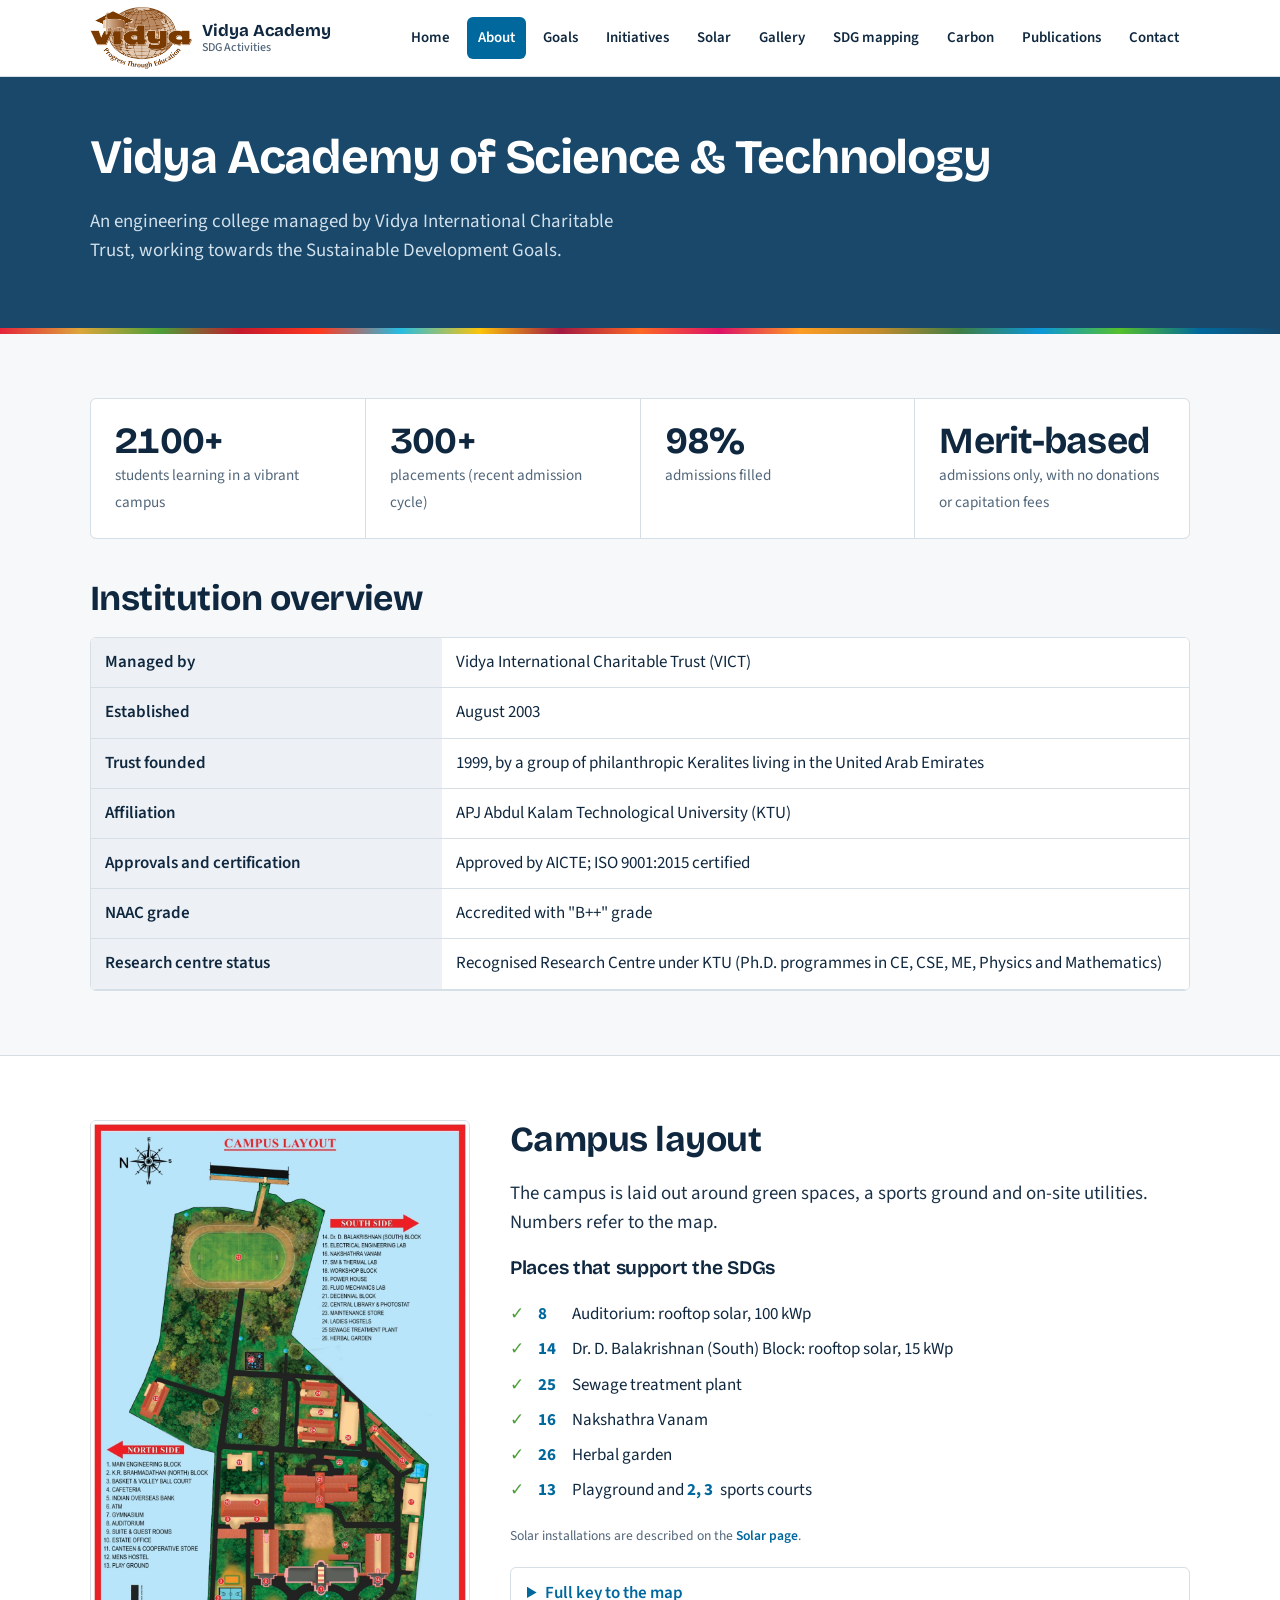
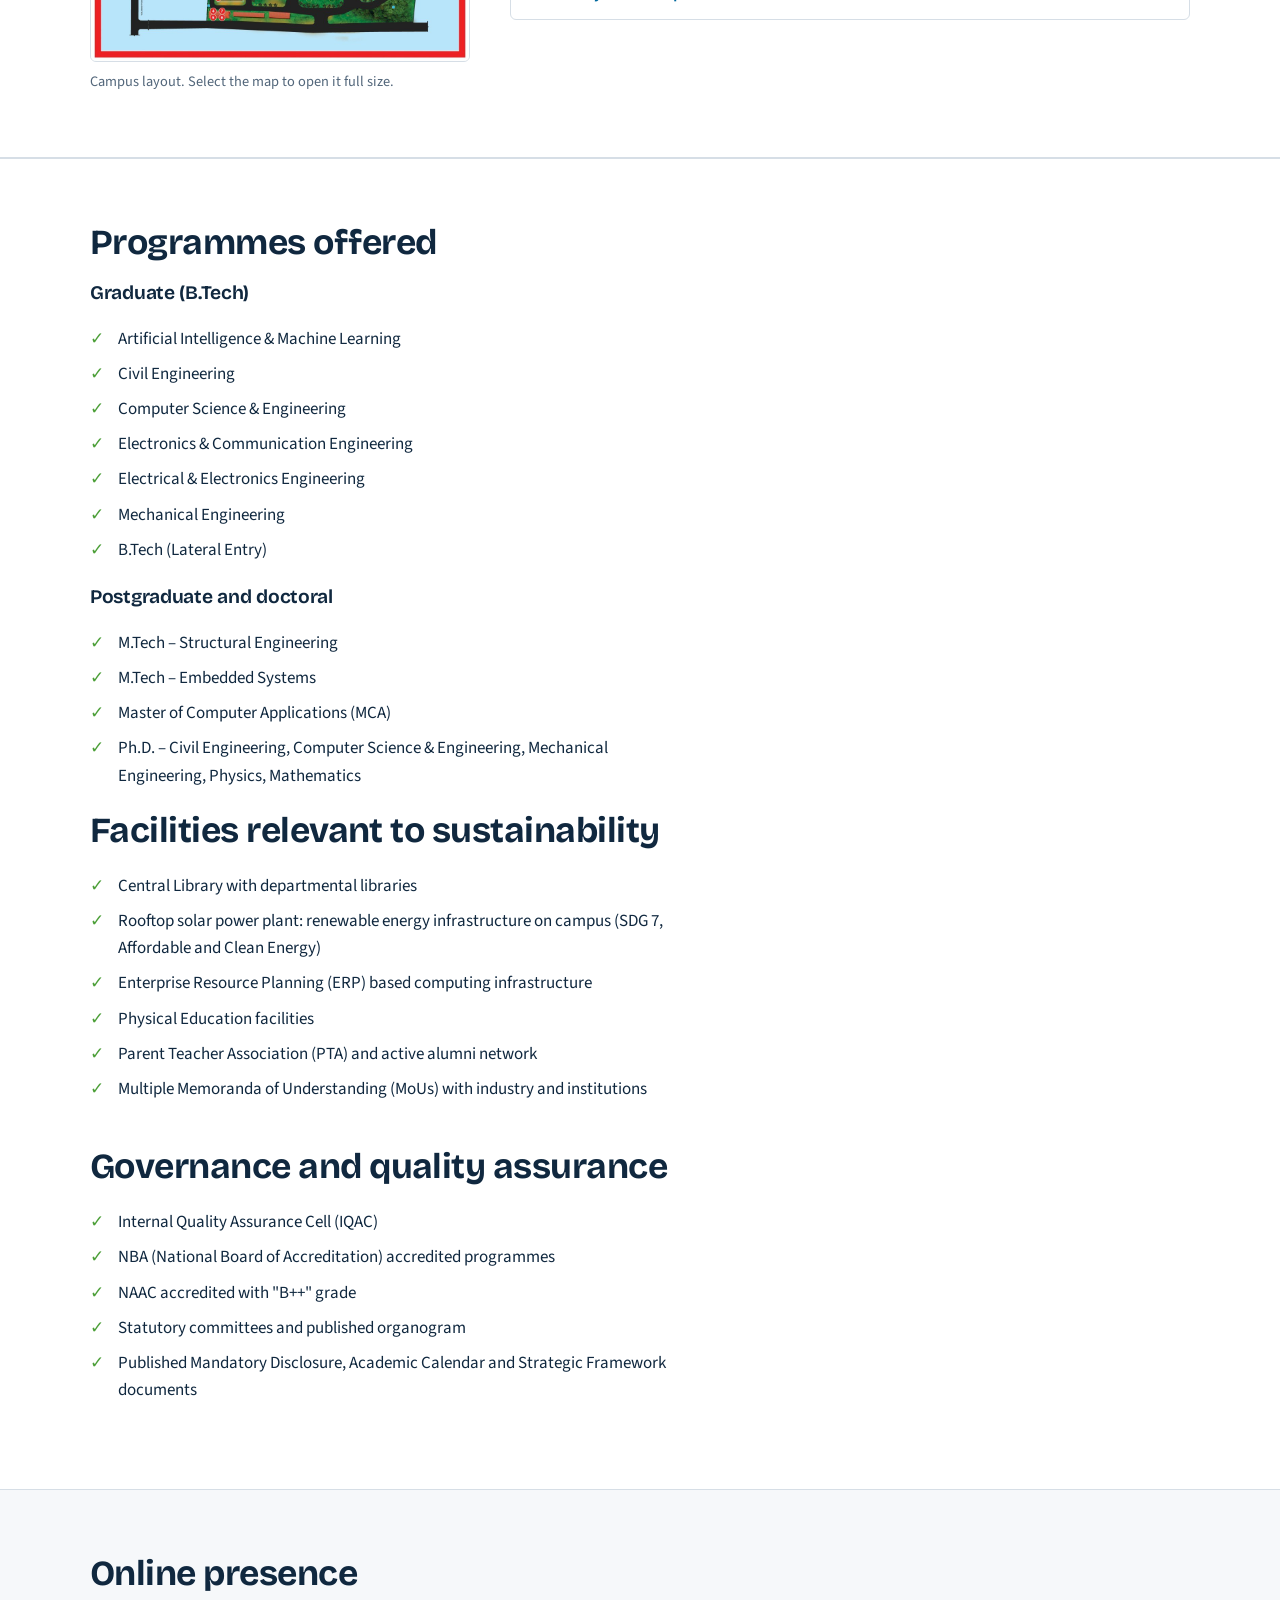
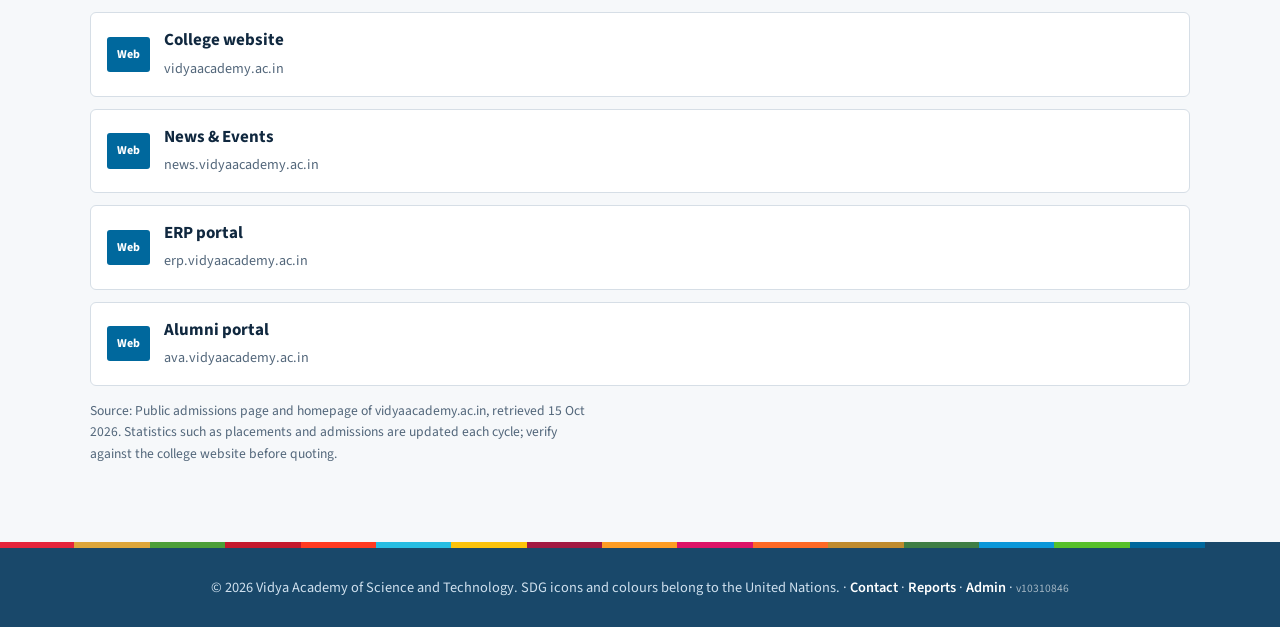
==== about.html @ 35de4b4b "Revert "Add SDG code column to activities-per-goal chart" Co-Authored-By: Claude Sonnet 5.5 <noreply" ====
<!doctype html>
<html lang="en">
<head>
<meta charset="utf-8">
<meta name="viewport" content="width=device-width, initial-scale=1">
<title>About VAST | Vidya Academy of Science and Technology</title>
<link rel="stylesheet" href="style.css?v=10310846">
<link rel="stylesheet" href="polish.css?v=10310846">
</head>
<body data-page="about">
<header class="site-header" id="header"></header>
<main>
  <section class="page-hero">
    <div class="container">
      <h1>Vidya Academy of Science &amp; Technology</h1>
      <p class="lead">An engineering college managed by Vidya International Charitable Trust, working towards the Sustainable Development Goals.</p>
    </div>
    <div class="rainbow" aria-hidden="true"></div>
  </section>
  <p id="error" class="container error" hidden>Could not load data. Open the site through a web server (see README).</p>
  <section class="container section">
    <div class="stats" id="stats"></div>
    <h2 class="gap-top">Institution overview</h2>
    <div class="table-wrap"><table id="overview" class="kv"></table></div>
  </section>
  <section class="alt"><div class="container section campus-layout">
    <figure class="layout-fig">
      <a href="images/campus-layout.jpg" target="_blank" rel="noopener"><img src="images/campus-layout.jpg" alt="Campus layout of Vidya Academy of Science and Technology with 26 numbered locations, from the main entrance and engineering blocks to the sports ground, sewage treatment plant and herbal garden" loading="lazy" width="1120" height="1600"></a>
      <figcaption>Campus layout. Select the map to open it full size.</figcaption>
    </figure>
    <div>
      <h2>Campus layout</h2>
      <p class="lead">The campus is laid out around green spaces, a sports ground and on-site utilities. Numbers refer to the map.</p>
      <h3>Places that support the SDGs</h3>
      <ul class="ticks">
        <li><b>8</b> Auditorium: rooftop solar, 100 kWp</li>
        <li><b>14</b> Dr. D. Balakrishnan (South) Block: rooftop solar, 15 kWp</li>
        <li><b>25</b> Sewage treatment plant</li>
        <li><b>16</b> Nakshathra Vanam</li>
        <li><b>26</b> Herbal garden</li>
        <li><b>13</b> Playground and <b>2, 3</b> sports courts</li>
      </ul>
      <p class="muted small">Solar installations are described on the <a href="solar.html">Solar page</a>.</p>
      <details class="map-key"><summary>Full key to the map</summary>
        <div class="key-cols">
          <ol start="1">
            <li>Main Engineering Block</li><li>K.R. Brahmadathan (North) Block</li><li>Basket and volley ball court</li><li>Cafeteria</li><li>Indian Overseas Bank</li><li>ATM</li><li>Gymnasium</li><li>Auditorium</li><li>Suite and guest rooms</li><li>Estate office</li><li>Canteen and cooperative store</li><li>Men's hostel</li><li>Playground</li>
          </ol>
          <ol start="14">
            <li>Dr. D. Balakrishnan (South) Block</li><li>Electrical engineering lab</li><li>Nakshathra Vanam</li><li>SM and thermal lab</li><li>Workshop block</li><li>Power house</li><li>Fluid mechanics lab</li><li>Decennial block</li><li>Central library and photostat</li><li>Maintenance store</li><li>Ladies' hostels</li><li>Sewage treatment plant</li><li>Herbal garden</li>
          </ol>
        </div>
      </details>
    </div>
  </div></section>
  <section class="alt"><div class="container section two-col">
    <div><h2>Programmes offered</h2><h3>Graduate (B.Tech)</h3><ul class="ticks" id="ug"></ul><h3>Postgraduate and doctoral</h3><ul class="ticks" id="pg"></ul></div>
    <div><h2>Facilities relevant to sustainability</h2><ul class="ticks" id="fac"></ul><h2 class="gap-top">Governance and quality assurance</h2><ul class="ticks" id="gov"></ul></div>
  </div></section>
  <section class="container section">
    <h2>Online presence</h2>
    <div class="reports" id="links"></div>
    <p class="muted small" id="source"></p>
  </section>
</main>
<footer id="footer"></footer>
<script type="module" src="pages.js"></script>
</body>
</html>
---- style.css ----
:root{--brand:#00689D;--bg:#fff;--alt:#f4f6f9;--text:#1f2937;--muted:#6b7280;--card:#fff;--border:#e5e7eb}
@media (prefers-color-scheme:dark){:root{--bg:#0f172a;--alt:#111c33;--text:#e5e7eb;--muted:#9ca3af;--card:#16223d;--border:#243456;--brand:#6cc0ee}}
*{box-sizing:border-box}
html{scroll-behavior:smooth;scroll-padding-top:70px}
body{margin:0;font-family:system-ui,-apple-system,"Segoe UI",Roboto,sans-serif;background:var(--bg);color:var(--text);line-height:1.6}
.container{width:min(1100px,100% - 32px);margin-inline:auto}
.section{padding:56px 0}
.alt{background:var(--alt)}
h1,h2,h3{line-height:1.2;margin:0 0 .5em}
h2{font-size:1.8rem}
.sub{margin-top:32px;font-size:1.1rem}
.muted,.meta{color:var(--muted)}
.meta{font-size:.9rem;margin:.2em 0 .6em}
a{color:inherit}
.error{background:#fee2e2;color:#991b1b;padding:12px 16px;border-radius:8px;margin-top:16px}
.empty{color:var(--muted)}

.site-header{position:sticky;top:0;z-index:10;background:var(--bg);border-bottom:1px solid var(--border)}
.nav{display:flex;align-items:center;justify-content:space-between;height:76px}
.brand{display:flex;align-items:center;gap:10px;font-weight:700;text-decoration:none;line-height:1.1}
.brand small{display:block;font-weight:500;color:var(--muted);font-size:.75rem}
.logo{display:grid;place-items:center;width:36px;height:36px;border-radius:8px;background:#00689D;color:#fff}
nav{display:flex;gap:22px}
nav a{text-decoration:none;font-weight:500}
nav a:hover{color:var(--brand)}
.menu-btn{display:none;background:none;border:0;font-size:1.5rem;color:inherit;cursor:pointer}

.btn{display:inline-block;padding:12px 24px;border-radius:8px;background:#fff;color:#19486A;font-weight:600;text-decoration:none}
.hero{background:linear-gradient(90deg,rgba(25,72,106,.84) 0%,rgba(25,72,106,.5) 50%,rgba(25,72,106,.08) 100%),url(images/campus-front.jpg) center 62%/cover #19486A;color:#fff;padding:90px 0 0;position:relative}
.hero .container{padding-bottom:80px}
.hero h1{font-size:clamp(2rem,5vw,3.4rem);max-width:800px}
.eyebrow{text-transform:uppercase;letter-spacing:.1em;font-size:.85rem;opacity:.8;margin:0 0 12px}
.lead{max-width:600px;font-size:1.1rem;opacity:.95}
.rainbow{height:10px;background:linear-gradient(90deg,#E5243B,#DDA63A,#4C9F38,#C5192D,#FF3A21,#26BDE2,#FCC30B,#A21942,#FD6925,#DD1367,#FD9D24,#BF8B2E,#3F7E44,#0A97D9,#56C02B,#00689D,#19486A)}

.stats{display:grid;grid-template-columns:repeat(4,1fr);gap:16px}
.stats div{background:var(--card);border:1px solid var(--border);border-radius:12px;padding:20px;text-align:center}
.stats strong{display:block;font-size:2rem;color:var(--brand)}
.stats span{color:var(--muted);font-size:.9rem}

.bars{display:grid;gap:6px}
.bar-row{display:grid;grid-template-columns:30px minmax(150px,260px) 1fr 28px;gap:10px;align-items:center;text-decoration:none;font-size:.85rem;padding:2px 0}
.bar-track{height:14px;background:var(--alt);border-radius:7px;overflow:hidden}
.bar-fill{display:block;height:100%;border-radius:7px;min-width:2px}
.bar-val{text-align:right;font-weight:600}
.bar-row:hover .bar-label{text-decoration:underline}

.goals{display:grid;grid-template-columns:repeat(auto-fill,minmax(170px,1fr));gap:14px;margin-top:20px}
.goal{display:flex;flex-direction:column;justify-content:space-between;min-height:170px;padding:14px;border-radius:6px;background:var(--c);color:#fff;text-decoration:none;transition:transform .15s}
.goal:hover{transform:translateY(-4px)}
.goal .num{font-size:2.4rem;font-weight:800;line-height:1}
.goal .name{font-weight:700;font-size:.9rem;text-transform:uppercase;letter-spacing:.02em;line-height:1.2}
.goal .count{font-size:.8rem;opacity:.9}
.goal[style*="#FCC30B"],.goal[style*="#DDA63A"],.goal[style*="#FD9D24"],.goal[style*="#56C02B"],.goal[style*="#26BDE2"]{color:#1a1a1a}

.activities{display:grid;grid-template-columns:repeat(auto-fill,minmax(300px,1fr));gap:22px}
.activity{background:var(--card);border:1px solid var(--border);border-radius:12px;overflow:hidden;display:flex;flex-direction:column}
.activity img,.ph{width:100%;height:180px;object-fit:cover;display:block}
.ph{background:var(--c);display:grid;place-items:center;color:rgba(255,255,255,.85);font-size:5rem;font-weight:800}
.activity .body{padding:18px;display:flex;flex-direction:column;flex:1}
.activity h3{font-size:1.1rem}
.activity p{margin:.2em 0}
.link{margin-top:auto;padding:10px 0 0;background:none;border:0;color:var(--brand);font:inherit;font-weight:600;cursor:pointer;text-align:left}
.chips{display:flex;flex-wrap:wrap;gap:6px;margin-bottom:8px}
.chip{background:var(--c);color:#fff;font-size:.75rem;font-weight:700;padding:2px 9px;border-radius:99px;text-decoration:none}
.chip[style*="#FCC30B"],.chip[style*="#DDA63A"],.chip[style*="#FD9D24"],.chip[style*="#56C02B"],.chip[style*="#26BDE2"]{color:#1a1a1a}

.reports{display:grid;gap:12px}
.report{display:flex;gap:14px;align-items:center;background:var(--card);border:1px solid var(--border);border-radius:10px;padding:14px 16px;text-decoration:none}
.report:hover{border-color:var(--brand)}
.pdf{background:#E5243B;color:#fff;font-weight:700;font-size:.75rem;padding:8px 10px;border-radius:6px}
.report small{color:var(--muted)}

.goal-hero{background:var(--c);color:#fff;padding:40px 0}
.goal-hero .lead{margin:8px 0 0}
.goal-title{display:flex;align-items:center;gap:20px;margin-top:20px}
.goal-title h1{margin:0;font-size:clamp(1.8rem,4vw,2.8rem);text-transform:uppercase}
.big-num{font-size:clamp(3.5rem,9vw,6rem);font-weight:800;line-height:1}
.back,.pager a{color:inherit;text-decoration:none;font-weight:600;opacity:.9}
.back:hover,.pager a:hover{text-decoration:underline}
.pager{display:flex;justify-content:space-between;margin-top:28px}

dialog{border:0;border-radius:14px;padding:0;width:min(640px,92vw);max-height:90vh;background:var(--card);color:var(--text)}
dialog::backdrop{background:rgba(0,0,0,.55)}
#modal-body{padding:28px}
.full{width:100%;border-radius:8px;margin:8px 0}
.close{position:absolute;top:10px;right:14px;font-size:1.8rem;background:none;border:0;color:inherit;cursor:pointer}

footer{padding:24px 0;text-align:center;color:var(--muted);border-top:1px solid var(--border);font-size:.9rem}

@media (max-width:760px){
  .menu-btn{display:block}
  nav{display:none;position:absolute;top:76px;left:0;right:0;flex-direction:column;gap:0;background:var(--bg);border-bottom:1px solid var(--border);padding:8px 16px 16px}
  nav.open{display:flex}
  nav a{padding:10px 0}
  .stats{grid-template-columns:repeat(2,1fr)}
}

.logo-img{height:62px;width:auto}
.goal{position:relative;overflow:hidden}
.goal .icon{position:absolute;inset:0;width:100%;height:100%;object-fit:cover}
.goal-icon{width:clamp(90px,14vw,140px);height:auto;border-radius:6px}

/* admin */
.panel{background:var(--card);border:1px solid var(--border);border-radius:12px;padding:22px;margin:16px 0;display:grid;gap:14px}
.panel.narrow{max-width:420px;margin-inline:auto}
.panel[hidden],[hidden]{display:none!important}
form label{display:grid;gap:6px;font-weight:500}
.row{display:grid;grid-template-columns:1fr 1fr;gap:14px}
.toolbar{display:flex;justify-content:space-between;align-items:center;gap:12px}
.tabs{display:flex;gap:8px;border-bottom:1px solid var(--border);margin-bottom:16px}
.tab{background:none;border:0;border-bottom:3px solid transparent;padding:10px 16px;font:inherit;font-weight:600;color:var(--muted);cursor:pointer}
.tab.active{color:var(--brand);border-color:var(--brand)}
.btn-primary,.btn-outline,.btn-danger{font:inherit;font-weight:600;padding:9px 18px;border-radius:8px;cursor:pointer;border:1px solid transparent}
.btn-primary{background:#00689D;color:#fff}
.btn-outline{background:none;border-color:var(--border);color:inherit}
.btn-danger{background:none;border-color:#E5243B;color:#E5243B}
button:disabled{opacity:.6;cursor:wait}
.row-actions,.item-actions{display:flex;gap:10px;flex-wrap:wrap}
.list{display:grid;gap:10px}
.item{display:flex;justify-content:space-between;align-items:center;gap:12px;flex-wrap:wrap;background:var(--card);border:1px solid var(--border);border-radius:10px;padding:12px 16px}
.item small{color:var(--muted)}
fieldset{border:1px solid var(--border);border-radius:8px}
.picks{display:flex;flex-wrap:wrap;gap:8px}
.pick{position:relative;display:block!important}
.pick input{position:absolute;opacity:0}
.pick span{display:grid;place-items:center;width:38px;height:38px;border-radius:6px;background:var(--c);color:#fff;font-weight:700;opacity:.35;cursor:pointer;border:3px solid transparent}
.pick input:checked+span{opacity:1;border-color:var(--text)}
.pick input:focus-visible+span{outline:2px solid var(--brand)}
#current-image img{max-width:200px;border-radius:8px;display:block;margin-bottom:6px}
.check{display:flex!important;grid-template-columns:none;align-items:center;gap:8px}
.status{margin:0;color:var(--brand)}
#user-box{display:flex;align-items:center;gap:12px}
@media (max-width:760px){.row{grid-template-columns:1fr}#user-email{display:none}}

/* nav + layout additions */
nav a.current{color:var(--brand);border-bottom:2px solid var(--brand)}
.gap-top{margin-top:32px}
.small{font-size:.85rem}
.more{font-weight:600;color:var(--brand);text-decoration:none}
.page-hero{background:#19486A;color:#fff;padding:60px 0 0;position:relative}
.page-hero .container{padding-bottom:50px}
.page-hero h1{font-size:clamp(1.9rem,4.5vw,3rem)}
.stats.five{grid-template-columns:repeat(5,1fr)}
.stats.five strong{font-size:1.5rem}
.table-wrap{overflow-x:auto}
table{width:100%;border-collapse:collapse;background:var(--card)}
th,td{padding:10px 12px;border-bottom:1px solid var(--border);text-align:left;vertical-align:top}
thead th{background:var(--alt);font-size:.85rem}
tbody th small,.basis-card h3 small{display:block;font-weight:400;color:var(--muted)}
tr.total th,tr.total td{font-weight:700;background:var(--alt)}
.callout{margin-top:24px;padding:16px 18px;border-left:5px solid #FCC30B;background:var(--alt);border-radius:6px}
.ticks{padding-left:0;list-style:none}
.ticks li{padding:4px 0 4px 28px;position:relative}
.ticks li::before{content:"✓";position:absolute;left:0;color:#4C9F38;font-weight:800}

.init-grid{display:grid;grid-template-columns:repeat(auto-fill,minmax(240px,1fr));gap:18px;margin-top:20px}
.init-card{display:flex;flex-direction:column;gap:6px;padding:20px;border-radius:12px;background:var(--card);border:1px solid var(--border);border-top:6px solid var(--c);text-decoration:none;transition:transform .15s}
.init-card:hover{transform:translateY(-4px)}
.init-card h3{margin:0;font-size:1.1rem}
.init-card p{margin:0;color:var(--muted);font-size:.9rem;flex:1}
.init-icon{font-size:2rem}
.init-theme{font-size:.75rem;text-transform:uppercase;letter-spacing:.06em;color:var(--muted)}
.init-cap{font-size:1.5rem;color:var(--brand)}
.init-card .chips{margin:6px 0 0}
.init-card .chip{pointer-events:none}

.dark-text{color:#1a1a1a}
.dark-text .back{color:#1a1a1a}
.detail .facts{display:grid;grid-template-columns:repeat(auto-fit,minmax(200px,1fr));gap:16px;margin-bottom:32px}
.fact{background:var(--card);border:1px solid var(--border);border-radius:12px;padding:18px}
.fact span{display:block;color:var(--muted);font-size:.85rem}
.fact strong{font-size:1.6rem;color:var(--brand)}
.fact small{display:block;color:var(--muted)}
.photo{margin:0}
.photo img{width:100%;border-radius:12px;display:block}
.photo.empty{min-height:220px;border-radius:12px;background:var(--alt);display:grid;place-items:center;color:var(--muted);text-align:center}
.photo.empty::before{content:"Photo coming soon"}
.photo.empty figcaption{display:none}
.photo figcaption{color:var(--muted);font-size:.85rem;margin-top:6px}
.goal-links{display:grid;grid-template-columns:1fr 1fr;gap:24px}
.chips.big .chip{font-size:.9rem;padding:4px 14px}

.legend{display:flex;align-items:center;gap:8px;flex-wrap:wrap;color:var(--muted);font-size:.9rem}
.dot{display:inline-block;width:16px;height:16px;border-radius:50%;vertical-align:middle;background:var(--c,#666)}
.dot.secondary{background:transparent;border:3px solid var(--c,#666);width:16px;height:16px}
.matrix td{text-align:center;padding:8px 2px}
.matrix thead th{background:var(--c,var(--alt));text-align:center;padding:8px 2px;min-width:30px}
.matrix thead th:first-child{background:var(--alt);text-align:left;padding:10px 12px}
.matrix thead th a{color:#fff;text-decoration:none;font-weight:700}
.matrix thead th[style*="#FCC30B"] a,.matrix thead th[style*="#DDA63A"] a,.matrix thead th[style*="#FD9D24"] a,.matrix thead th[style*="#56C02B"] a,.matrix thead th[style*="#26BDE2"] a{color:#1a1a1a}
.basis{display:grid;grid-template-columns:repeat(auto-fit,minmax(300px,1fr));gap:18px}
.basis-card{background:var(--card);border:1px solid var(--border);border-left:6px solid var(--c);border-radius:10px;padding:18px}
.basis-card h3{font-size:1.05rem}
.basis-card h3 a{text-decoration:none}
.basis-card p{margin:.4em 0}

.co2-chart{display:grid;gap:12px}
.co2-row{display:grid;grid-template-columns:200px 1fr 140px;gap:12px;align-items:center}
.co2-track{position:relative;height:22px;background:var(--alt);border-radius:11px}
.co2-range{position:absolute;top:0;bottom:0;border-radius:11px}
.co2-val{font-weight:600;font-size:.9rem}
.co2-axis{display:flex;justify-content:space-between;margin:0 140px 0 212px;color:var(--muted);font-size:.8rem}

.narrow-col{max-width:760px}
.checks{list-style:none;padding:0;display:grid;gap:10px}
.checks label{display:flex;gap:12px;align-items:flex-start;background:var(--card);border:1px solid var(--border);border-radius:10px;padding:12px 14px;cursor:pointer}
.checks input{margin-top:5px;width:18px;height:18px}
.checks input:checked+span{text-decoration:line-through;color:var(--muted)}
.goal-initiatives h2,#goal-initiatives{margin-bottom:24px}

@media (max-width:900px){.stats.five{grid-template-columns:repeat(2,1fr)}.co2-row{grid-template-columns:1fr;gap:4px}.co2-axis{margin:0}.goal-links{grid-template-columns:1fr}}

/* solar page */
.solar-hero{background:linear-gradient(135deg,#19486A,#b8860b)}
.period{display:flex;align-items:center;gap:8px;font-weight:500}
.period select{font:inherit;padding:8px 10px;border:1px solid var(--border);border-radius:8px;background:var(--card);color:inherit}
.plant-grid{display:grid;grid-template-columns:repeat(auto-fit,minmax(260px,1fr));gap:18px}
.plant{background:var(--card);border:1px solid var(--border);border-top:6px solid var(--c);border-radius:12px;padding:20px}
.plant h3 small{color:var(--muted);font-weight:500}
.plant-total{font-size:2rem;color:var(--text)}
.plant-total small{font-size:1rem;color:var(--muted)}
.plant .bar{height:8px;background:var(--alt);border-radius:4px;overflow:hidden;margin:8px 0 12px}
.plant .bar span{display:block;height:100%;background:var(--c)}
.plant ul{list-style:none;padding:0;margin:0;display:grid;gap:6px;font-size:.9rem}
.plant li{display:flex;justify-content:space-between;gap:10px}
.plant li span{color:var(--muted)}
.chart-card{background:var(--card);border:1px solid var(--border);border-radius:12px;padding:16px}
.chart-card .legend{display:flex;flex-wrap:wrap;gap:16px;margin-bottom:8px;color:var(--text);font-size:.9rem}
.chart-card .legend i{display:inline-block;width:12px;height:12px;border-radius:3px;margin-right:6px;vertical-align:-1px}
.chart{width:100%;height:auto;display:block}
.chart .grid-line{stroke:var(--border);stroke-width:1}
.chart .tick{fill:var(--muted);font-size:11px}
.share-row{display:flex;margin:8px 0 0 48px;margin-right:8px}
.share-row span{flex:1;text-align:center;display:grid;font-size:.8rem}
.share-row small{color:var(--muted);font-size:.7rem}
.link-btn{display:inline-block;text-decoration:none}
@media (max-width:600px){.share-row small{display:none}.share-row span{font-size:.65rem}}

.stats.kpis{grid-template-columns:repeat(auto-fit,minmax(170px,1fr))}
.stats.kpis strong{font-size:1.6rem}
#data-table{min-width:640px}
.table-wrap{max-height:520px;overflow:auto}
.table-wrap thead th{position:sticky;top:0}

.compare-cards{display:grid;grid-template-columns:repeat(auto-fit,minmax(220px,1fr));gap:16px;margin:16px 0}
.compare-cards div{background:var(--card);border:1px solid var(--border);border-left:6px solid var(--border);border-radius:12px;padding:18px}
.compare-cards .good{border-left-color:#4C9F38}
.compare-cards .bad{border-left-color:#E5243B}
.compare-cards strong{display:block;font-size:1.6rem;color:var(--brand)}
.compare-cards span{color:var(--muted);font-size:.9rem}
td.good{color:#2f7a1f;font-weight:700}
td.bad{color:#C5192D;font-weight:700}
@media (prefers-color-scheme:dark){td.good{color:#7ed957}td.bad{color:#ff7b8a}}
.table-wrap.short{max-height:none}
#compare-table th small{font-weight:400;color:var(--muted)}
#impact .stats{grid-template-columns:repeat(auto-fit,minmax(170px,1fr))}

/* gallery */
.filters{display:flex;flex-wrap:wrap;gap:8px;margin-bottom:20px}
.filter{font:inherit;padding:8px 16px;border-radius:99px;border:1px solid var(--border);background:var(--card);color:inherit;cursor:pointer}
.filter.active{background:#00689D;color:#fff;border-color:#00689D}
.photos{display:grid;grid-template-columns:repeat(auto-fill,minmax(260px,1fr));gap:16px}
.photo-tile{margin:0}
.photo-tile button{display:block;width:100%;padding:0;border:0;background:none;cursor:zoom-in;border-radius:10px;overflow:hidden}
.photo-tile img{width:100%;aspect-ratio:4/3;object-fit:cover;display:block;transition:transform .2s}
.photo-tile button:hover img{transform:scale(1.04)}
.photo-tile figcaption{font-size:.9rem;color:var(--muted);margin-top:6px}
.lightbox{width:min(1000px,96vw);max-height:94vh;background:#111;color:#fff;border-radius:12px;padding:16px}
.lightbox figure{margin:0;text-align:center}
.lightbox img{max-width:100%;max-height:78vh;border-radius:6px}
.lightbox .close{color:#fff}
.lb-nav{position:absolute;top:50%;transform:translateY(-50%);background:rgba(255,255,255,.15);border:0;color:#fff;font-size:2rem;width:44px;height:64px;cursor:pointer;border-radius:8px}
#lb-prev{left:8px}#lb-next{right:8px}

/* ===== solar dashboard (design inspired by the Vidya Solar Energy Dashboard) ===== */
body[data-page=solar]{--g:#16834b;--gd:#0c3828;--y:#f5b82e;--line:#e0e9e2;--bg:#f3f7f4;--card:#fff;--alt:#eaf3ed;--sh:0 12px 34px rgba(19,62,43,.07);background:radial-gradient(ellipse at 8% 5%,#e2f3e8 0,transparent 32%),var(--bg);--brand:#16834b;--border:#e0e9e2}
@media (prefers-color-scheme:dark){body[data-page=solar]{--bg:#0b1711;--card:#14261d;--alt:#183024;--line:#24392e;--border:#24392e;--g:#4fd08a;--brand:#4fd08a;--sh:0 12px 34px rgba(0,0,0,.35);background:var(--bg)}}
body[data-page=solar] .solar-hero{background:linear-gradient(115deg,#0c3828,#12643d 64%,#1b7a48);color:#fff;padding:54px 0;position:relative;overflow:hidden}
body[data-page=solar] .solar-hero::after{content:"";position:absolute;width:380px;height:380px;border:1px solid #ffffff18;border-radius:50%;right:-100px;top:-120px;box-shadow:0 0 0 28px #ffffff08,0 0 0 58px #ffffff06;pointer-events:none}
.hero-row{display:flex;align-items:center;justify-content:space-between;gap:24px;position:relative;z-index:1}
.hero-tag{display:inline-flex;gap:8px;align-items:center;background:#ffffff1d;border:1px solid #ffffff38;border-radius:30px;padding:8px 14px;font-size:.7rem;font-weight:800;letter-spacing:1.3px;color:#ffe08a}
.solar-hero h1{font-size:clamp(2rem,4.6vw,3.2rem);line-height:1.08;letter-spacing:-1.2px;margin:18px 0 12px}
.solar-hero h1 em{font-style:normal;color:#ffd05a}
.solar-hero p{max-width:520px;color:#e1eee6;margin:0}
.hero-pills{display:flex;gap:9px;flex-wrap:wrap;margin-top:22px}
.hero-pills span{border-radius:10px;background:#ffffff19;border:1px solid #ffffff2c;padding:9px 12px;font-size:.78rem;font-weight:700}
.hero-orb{flex:none;width:130px;height:130px;border-radius:50%;background:linear-gradient(145deg,#ffdd77,#f5ae25);color:#15452d;display:flex;flex-direction:column;align-items:center;justify-content:center;font-weight:800;box-shadow:0 0 0 14px #ffdd7722,0 0 0 30px #ffdd7710}
.hero-orb span{font-size:2.6rem;line-height:1}.hero-orb small{font-size:.65rem;letter-spacing:1.5px;text-align:center}
@media (max-width:700px){.hero-orb{display:none}}

.solar-tabs{position:sticky;top:76px;z-index:8;background:color-mix(in srgb,var(--card) 92%,transparent);backdrop-filter:blur(14px);border-bottom:1px solid var(--line);box-shadow:0 4px 18px #123d2b0d}
.tabs-row{display:flex;gap:8px;padding:8px 0;overflow-x:auto}
.solar-tabs button{display:flex;align-items:center;gap:8px;white-space:nowrap;border:0;background:none;color:var(--muted);font:600 .85rem inherit;font-family:inherit;padding:10px 18px;border-radius:12px;cursor:pointer}
.solar-tabs button i{font-style:normal}
.solar-tabs button.on{background:#147b47;color:#fff;box-shadow:0 5px 12px #147b4725}
.solar-main{padding-top:24px;padding-bottom:36px}
.solar-main[data-empty] section{display:none}

.period-panel{display:grid;gap:12px;background:var(--card);border:1px solid var(--line);border-radius:20px;padding:18px;box-shadow:var(--sh);margin-bottom:24px}
.period-label{display:flex;gap:12px;align-items:center}
.period-sun{display:grid;place-items:center;width:38px;height:38px;border-radius:50%;background:var(--y);color:#17462e;font-size:1.3rem}
.period-label small{display:block;color:var(--muted)}
.period-controls{display:flex;flex-wrap:wrap;gap:14px}
.period-controls label{display:grid;gap:4px;font-size:.8rem;font-weight:600;color:var(--muted)}
.period-controls select,.bar-tools input{font:inherit;padding:11px 12px;min-width:170px;border:1.5px solid var(--line);border-radius:12px;background:var(--card);color:var(--text)}
.period-controls select:focus,.bar-tools input:focus{outline:2px solid var(--g);border-color:var(--g)}
.period-status{display:flex;align-items:center;gap:8px;font-size:.85rem;color:var(--muted)}
.live-dot{width:8px;height:8px;background:#4cc57a;border-radius:50%;box-shadow:0 0 0 4px #4cc57a30}

.section-heading{margin:34px 0 14px}
.section-heading h2{margin:2px 0 4px;color:var(--text);font-size:1.6rem}
.section-heading p{margin:0;color:var(--muted)}
.eyebrow{display:block;color:#278653;font-size:.68rem;font-weight:850;letter-spacing:1.7px}
.eyebrow.light{color:#b5e7c7}
.big-total{text-align:center;background:var(--card);border-radius:22px;padding:22px 12px;box-shadow:var(--sh);border-top:5px solid var(--y);color:var(--muted);font-size:.75rem;letter-spacing:.8px;margin-bottom:16px}
.big-total b{display:block;font-size:clamp(2.2rem,8vw,3.6rem);color:var(--g);letter-spacing:0;line-height:1.1;margin:6px 0 2px}
.big-total small{font-size:.85rem;letter-spacing:0}

.grid{display:grid;grid-template-columns:repeat(auto-fit,minmax(210px,1fr));gap:14px}
body[data-page=solar] .card{background:var(--card);border-radius:18px;padding:16px;box-shadow:var(--sh);border:1px solid var(--line)}
body[data-page=solar] .card h4{margin:0 0 6px;color:var(--muted);font-size:.72rem;font-weight:700;text-transform:uppercase;letter-spacing:.5px}
body[data-page=solar] .card .v{font-size:1.5rem;font-weight:800}
body[data-page=solar] .card small{display:block;margin-top:4px;color:var(--muted);font-size:.8rem}
.card.accent{border-top:5px solid var(--g)}
.faint{font-weight:500;opacity:.8;text-transform:none;letter-spacing:0}

body[data-page=solar] .plant{border-radius:20px;box-shadow:var(--sh);border:1px solid var(--line);border-top:6px solid var(--c)}
.plant-sub{margin:0 0 6px;color:var(--muted);font-size:.8rem}
.dot-sm{display:inline-block;width:10px;height:10px;border-radius:50%;margin-right:8px}
body[data-page=solar] .chart-card{border-radius:20px;box-shadow:var(--sh);border:1px solid var(--line)}
.card-title{margin:0 0 8px;font-size:1rem}
.chip-tabs{display:flex;flex-wrap:wrap;gap:6px;margin-bottom:12px}
.chip-tabs button{font:inherit;font-weight:600;padding:8px 14px;border-radius:99px;border:1px solid var(--line);background:var(--card);color:var(--text);cursor:pointer}
.chip-tabs button.on{background:#147b47;border-color:#147b47;color:#fff}
.bar-tools{display:flex;gap:10px;flex-wrap:wrap;margin-bottom:12px}
body[data-page=solar] .table-wrap{border-radius:16px;border:1px solid var(--line);background:var(--card)}
body[data-page=solar] thead th{background:var(--alt)}

.impact-hero{display:flex;justify-content:space-between;align-items:center;gap:20px;flex-wrap:wrap;background:linear-gradient(115deg,#0c3828,#12643d);color:#fff;border-radius:24px;padding:28px;margin-bottom:16px}
.impact-hero h3{font-size:1.6rem;margin:6px 0}
.impact-hero p{margin:0;max-width:520px;color:#d4e9dc}
.impact-number{text-align:right}
.impact-number strong{display:block;font-size:2.4rem;color:#ffd05a}
.impact-number span{font-size:.8rem;color:#d4e9dc}
.impact-card .ico{font-size:1.6rem}
.impact-card.wide{grid-column:1/-1;background:linear-gradient(135deg,var(--card),var(--alt));border-color:#b8dfc8}
.carbon-pair{display:grid;grid-template-columns:repeat(auto-fit,minmax(220px,1fr));gap:18px}
.sdg-grid{display:grid;grid-template-columns:repeat(auto-fit,minmax(300px,1fr));gap:14px}
.sdg-item{display:flex;gap:14px;align-items:flex-start;background:var(--card);border:1px solid var(--line);border-radius:16px;padding:14px}
.sdg-item h4{margin:0 0 4px}.sdg-item p{margin:0;color:var(--muted);font-size:.9rem}
.sdg-item .chip{flex:none}
.callout{margin-top:26px}
@media (max-width:600px){.solar-tabs{top:76px}.period-controls select{min-width:0;width:100%}.period-controls label{flex:1;min-width:140px}}

table.kv th{width:32%;background:var(--alt);font-weight:600}
.hero .eyebrow,.page-hero .eyebrow{color:#cfe8ff}
body[data-page=solar] .hero-tag{color:#ffe08a}

.bar-badge{position:relative;display:grid;place-items:center;width:30px;height:30px;border-radius:5px;background:var(--c);color:#fff;font-size:.8rem;overflow:hidden}
.bar-badge img{position:absolute;inset:0;width:100%;height:100%;object-fit:cover}
.bar-badge img+b{visibility:hidden}
.bar-label{line-height:1.2}
.bar-none{position:absolute;left:10px;top:50%;transform:translateY(-50%);font-size:.72rem;color:var(--muted);white-space:nowrap}
.bar-track{position:relative}
.bar-row.zero .bar-badge{opacity:.45}
.bar-row.zero .bar-label{color:var(--muted)}
.bar-row.zero .bar-track{background:repeating-linear-gradient(45deg,var(--alt),var(--alt) 6px,transparent 6px,transparent 12px);border:1px dashed var(--border)}
.bar-gap{margin:14px 0 0;padding:12px 14px;border-left:5px solid #FCC30B;background:var(--alt);border-radius:6px;font-size:.9rem}
.bar-gap a{color:var(--brand)}
@media (max-width:600px){.bar-row{grid-template-columns:30px 1fr 28px}.bar-row .bar-track{grid-column:2/4;grid-row:2}.bar-label{grid-column:2}.bar-val{grid-column:3;grid-row:1}.bar-none{font-size:.68rem}}

/* aerial campus photo behind the solar hero; falls back to the plain gradient while the file is missing */
body[data-page=solar] .solar-hero{background:linear-gradient(90deg,rgba(5,38,25,.93) 0%,rgba(6,47,30,.78) 45%,rgba(6,47,30,.25) 100%),url(images/campus-aerial.jpg) center 55%/cover,linear-gradient(115deg,#0c3828,#12643d 64%,#1b7a48)}

/* navigation pills */
nav{gap:6px}
nav a{padding:9px 16px;border-radius:999px;font-size:.92rem;font-weight:600;color:var(--text);border:1px solid transparent;transition:background .18s,color .18s,box-shadow .18s,transform .18s}
nav a:hover{background:var(--alt);color:var(--brand);border-color:var(--border);transform:translateY(-1px)}
nav a:focus-visible{outline:3px solid #26BDE2;outline-offset:2px}
nav a.current,nav a.current:hover{background:linear-gradient(135deg,#00689D,#0A97D9);color:#fff;border-color:transparent;border-bottom:1px solid transparent;box-shadow:0 6px 14px rgba(0,104,157,.28);transform:none}
body[data-page=solar] nav a.current,body[data-page=solar] nav a.current:hover{background:linear-gradient(135deg,#0f6b3e,#16834b);box-shadow:0 6px 14px rgba(22,131,75,.3)}
@media (prefers-color-scheme:dark){nav a.current,nav a.current:hover{color:#0f172a;background:linear-gradient(135deg,#6cc0ee,#93d3f5)}body[data-page=solar] nav a.current,body[data-page=solar] nav a.current:hover{color:#06210f;background:linear-gradient(135deg,#4fd08a,#7be3a8)}}
@media (max-width:860px){nav a{padding:12px 16px;width:100%;border-radius:12px}nav a:hover{transform:none}}

.ver{opacity:.6;font-size:.8em}

/* no underlines on links inside tables and card titles */
table a,th a,td a,.basis-card h3 a{text-decoration:none}
table a:hover,th a:hover{color:var(--brand)}

/* links in text: no underline, distinguished by colour and weight */
main p a,main li a,main small a,.callout a,footer a,.bar-gap a{text-decoration:none;color:var(--brand);font-weight:600}
main p a:hover,main li a:hover,.callout a:hover,footer a:hover,.bar-gap a:hover{filter:brightness(.8)}
.note-grid{margin:0 0 18px}

.hero h1,.hero .lead,.hero .eyebrow{text-shadow:0 2px 12px rgba(0,20,40,.55)}

/* contact page */
.contact-grid{display:grid;grid-template-columns:repeat(auto-fit,minmax(300px,1fr));gap:20px;margin-top:16px}
.contact-card{background:var(--card);border:1px solid var(--border);border-top:6px solid #00689D;border-radius:16px;padding:24px;box-shadow:0 8px 24px rgba(0,0,0,.06)}
.contact-card h3{margin:12px 0 4px;font-size:1.3rem}
.contact-card .role{margin:0 0 16px;color:var(--muted);line-height:1.5}
.avatar{display:grid;place-items:center;width:56px;height:56px;border-radius:50%;background:linear-gradient(135deg,#00689D,#0A97D9);color:#fff;font-weight:800;font-size:1.1rem}
.mail-btn{display:inline-block;padding:10px 18px;border-radius:999px;background:#00689D;color:#fff!important;font-weight:600;text-decoration:none;word-break:break-all}
.mail-btn:hover{filter:brightness(1.1)}
@media (max-width:1180px){nav a{padding:9px 11px;font-size:.88rem}}

/* nine links: tighter pills, and the menu collapses earlier */
#menu a{padding:9px 11px;font-size:.88rem}
@media (max-width:1180px){
  .menu-btn{display:block}
  nav#menu{display:none;position:absolute;top:76px;left:0;right:0;flex-direction:column;align-items:stretch;gap:0;background:var(--bg);border-bottom:1px solid var(--border);padding:8px 16px 16px}
  nav#menu.open{display:flex}
  nav#menu a{width:100%;padding:12px 16px;border-radius:12px;font-size:.95rem}
}

.locations{margin:0}
.locations img{width:100%;height:auto;display:block;border-radius:20px;box-shadow:0 12px 34px rgba(19,62,43,.15);border:1px solid var(--line)}
.locations figcaption{margin-top:8px;color:var(--muted);font-size:.85rem}

.loc-legend{list-style:none;padding:0;margin:14px 0 0;display:grid;grid-template-columns:repeat(auto-fit,minmax(230px,1fr));gap:12px}
.loc-legend li{display:flex;align-items:center;gap:12px;background:var(--card);border:1px solid var(--line);border-left:6px solid var(--c);border-radius:12px;padding:12px 14px}
.loc-legend .n{display:grid;place-items:center;flex:none;width:34px;height:34px;border-radius:50%;background:var(--c);color:#fff;font-weight:800}
.loc-legend strong{display:block}
.loc-legend small{color:var(--muted)}

/* publications */
.pubs{display:grid;gap:20px}
.pub{display:grid;grid-template-columns:150px 1fr;gap:22px;background:var(--card);border:1px solid var(--border);border-left:6px solid #00689D;border-radius:16px;padding:20px;box-shadow:0 8px 24px rgba(0,0,0,.05)}
.pub-cover{width:150px;border-radius:8px;box-shadow:0 6px 16px rgba(0,0,0,.2);align-self:start;aspect-ratio:3/4;object-fit:cover}
.pub-cover.ph{display:grid;place-items:center;background:linear-gradient(135deg,#19486A,#00689D);font-size:3rem}
.pub-type{display:inline-block;font-size:.72rem;font-weight:800;letter-spacing:.08em;text-transform:uppercase;color:#00689D}
.pub h3{margin:4px 0 6px;font-size:1.25rem}
.pub p{margin:4px 0}
.pub-authors{color:var(--text)}
.pub-cite{color:var(--muted)}
.pub-abs{color:var(--muted);font-size:.92rem}
.pub .chips{margin:10px 0}
.pub-link{margin-top:6px}
@media (max-width:640px){.pub{grid-template-columns:1fr}.pub-cover{width:110px}}

.pub-abs summary{cursor:pointer;color:var(--brand);font-weight:600;margin:8px 0}
.pub-abs p{color:var(--muted);font-size:.92rem;line-height:1.6}
.pub-cite.small{font-size:.8rem}

/* events strip */
.events-strip{display:grid;gap:20px}
.event{display:grid;grid-template-columns:170px 1fr;gap:26px;align-items:start;background:linear-gradient(135deg,#19486A,#00689D);color:#fff;border-radius:20px;padding:24px;box-shadow:0 14px 34px rgba(0,60,100,.22);position:relative;overflow:hidden}
.event::after{content:"";position:absolute;right:-60px;top:-60px;width:220px;height:220px;border-radius:50%;background:rgba(255,255,255,.06)}
.event-img{width:170px;border-radius:10px;box-shadow:0 10px 24px rgba(0,0,0,.35);position:relative;z-index:1}
.event-body{position:relative;z-index:1}
.event-tag{display:inline-block;background:#FCC30B;color:#1a1a1a;font-weight:800;font-size:.72rem;letter-spacing:.06em;text-transform:uppercase;padding:4px 12px;border-radius:99px}
.event h3{color:#fff;font-size:1.4rem;margin:10px 0 6px}
.event p{margin:6px 0;color:#e3eef7}
.event .event-venue{font-weight:600;color:#fff}
.event-stats{list-style:none;padding:0;margin:14px 0;display:flex;flex-wrap:wrap;gap:12px}
.event-stats li{background:rgba(255,255,255,.14);border:1px solid rgba(255,255,255,.25);border-radius:12px;padding:8px 16px;text-align:center;min-width:96px}
.event-stats strong{display:block;font-size:1.5rem;color:#FCC30B;line-height:1.1}
.event-stats span{font-size:.78rem;color:#e3eef7}
.event-links{display:flex;flex-wrap:wrap;gap:10px;margin-top:6px}
.event .mail-btn{background:#FCC30B;color:#1a1a1a!important}
.event .btn-outline{border:2px solid #fff;color:#fff!important;text-decoration:none;font-weight:600;padding:8px 18px;border-radius:999px;background:none}
@media (max-width:700px){.event{grid-template-columns:1fr}.event-img{width:120px}}
---- polish.css ----
/* =====================================================================
   Polish layer: loaded after style.css.
   Direction: an evidence archive. SDG colours carry meaning; everything
   else is ink, paper and rules. One bold move: the numbered goal strip.
   Radii by role: 3px tags, 6px panels, 14px photographs.
   ===================================================================== */

@font-face{font-family:"Bricolage Grotesque";src:url(fonts/bricolage-grotesque-latin-wght-normal.woff2) format("woff2");font-weight:200 800;font-display:swap}
@font-face{font-family:"Source Sans 3";src:url(fonts/source-sans-3-latin-wght-normal.woff2) format("woff2");font-weight:200 900;font-display:swap}

:root{
  --ink:#10283F; --paper:#F6F8FA; --rule:#D6DEE6;
  --blue:#00689D;   /* SDG 16 */
  --navy:#19486A;   /* SDG 17 */
  --focus:#0A97D9;  /* SDG 14 */
  --bg:var(--paper); --card:#fff; --alt:#EDF1F5;
  --text:var(--ink); --muted:#52667A; --border:var(--rule); --brand:var(--blue);
  --display:"Bricolage Grotesque","Segoe UI",system-ui,sans-serif;
  --body:"Source Sans 3","Segoe UI",system-ui,sans-serif;
  --r1:3px; --r2:6px; --r3:14px;
}
@media (prefers-color-scheme:dark){
  :root{--bg:#0C1722;--card:#13212F;--alt:#16273A;--text:#E7EEF5;--muted:#9DB0C2;--border:#2A3C50;--rule:#2A3C50;--brand:#5DB8E8}
}

/* ---------- base ---------- */
html{scroll-padding-top:90px}
body,body[data-page=solar]{font-family:var(--body);font-size:1.0625rem;line-height:1.6;background:var(--bg);color:var(--text);--brand:var(--blue);--g:var(--blue)}
@media (prefers-color-scheme:dark){body,body[data-page=solar]{--brand:#5DB8E8;--g:#5DB8E8;background:var(--bg)}}
h1,h2,h3,h4{font-family:var(--display);letter-spacing:-.015em;color:var(--text)}
h1{font-size:clamp(2.3rem,5.2vw,4rem);line-height:1.04;font-weight:700;letter-spacing:-.025em}
h2{font-size:clamp(1.6rem,2.8vw,2.2rem);line-height:1.15;font-weight:700;color:var(--text)}
h3{font-size:1.2rem;line-height:1.25;font-weight:650}
.section{padding:64px 0}
.alt{background:var(--card);border-top:1px solid var(--rule);border-bottom:1px solid var(--rule)}
.section p,.section li,.lead{max-width:72ch}
.lead{font-size:1.18rem;line-height:1.55;max-width:60ch}
.muted,.meta{color:var(--muted)}
:focus-visible{outline:3px solid var(--focus);outline-offset:2px}
a{color:inherit}
.gap-top{margin-top:40px}

/* no lift, no zoom: hover only changes colour */
.goal:hover,.init-card:hover,.photo-tile button:hover img,#menu a:hover{transform:none!important}
.goal,.init-card,.photo-tile img{transition:none}
a,button{transition:background-color .15s,color .15s,border-color .15s}

/* ---------- header and menu ---------- */
.site-header{background:var(--card);border-bottom:1px solid var(--rule)}
.brand{font-family:var(--display);font-weight:700;font-size:1.05rem}
.brand small{font-family:var(--body);font-weight:500}
#menu a{font-family:var(--body);font-weight:600;font-size:.93rem;border-radius:var(--r2);border:0;padding:9px 11px;color:var(--text)}
#menu a:hover{background:var(--alt);color:var(--text);border:0}
#menu a.current,#menu a.current:hover,body[data-page=solar] #menu a.current{background:var(--blue);color:#fff;box-shadow:none;border:0}
@media (prefers-color-scheme:dark){#menu a.current,#menu a.current:hover,body[data-page=solar] #menu a.current{background:#5DB8E8;color:#07131D}}
@media (max-width:1180px){nav#menu a{border-radius:var(--r2)}}

/* ---------- buttons and links ---------- */
.mail-btn,.btn-primary,.link-btn{background:var(--blue);color:#fff!important;border:1px solid var(--blue);border-radius:var(--r2);padding:10px 18px;font-weight:600;text-decoration:none;display:inline-block}
.mail-btn:hover,.btn-primary:hover{background:var(--navy);border-color:var(--navy);filter:none}
.btn-outline{border-radius:var(--r2);font-weight:600}
.btn-danger{border-radius:var(--r2)}
.more{font-weight:600;color:var(--brand)}
.bar-gap a,.callout a,.section p a,footer a{color:var(--brand);font-weight:600}

/* ---------- heroes ---------- */
.rainbow{height:6px}
.hero{padding:96px 0 0;background:linear-gradient(90deg,rgba(16,40,63,.86) 0%,rgba(16,40,63,.58) 52%,rgba(16,40,63,.12) 100%),url(images/campus-front.jpg) center 62%/cover #19486A}
.hero .container{padding-bottom:0}
.hero h1{color:#fff;max-width:16ch;text-shadow:0 2px 18px rgba(0,20,40,.45)}
.hero .lead{color:#E3EEF7;text-shadow:0 1px 10px rgba(0,20,40,.5)}
.page-hero{background:var(--navy);padding:56px 0 0}
.page-hero .container{padding-bottom:44px}
.page-hero h1{color:#fff}
.page-hero .lead{color:#DCE9F3}

/* the one bold move: the numbered goal strip (a true 1-17 sequence) */
.sdg-strip{list-style:none;margin:44px 0 0;padding:0;display:grid;grid-template-columns:repeat(17,1fr);max-width:980px}
.sdg-strip li{background:var(--c);animation:strip-in .6s cubic-bezier(.2,.7,.2,1) both;animation-delay:calc(var(--i)*45ms);transform-origin:bottom}
.sdg-strip a{display:grid;place-items:center;height:64px;color:#fff;text-decoration:none;font-family:var(--display);font-weight:700;font-size:1.25rem}
.sdg-strip a:hover{height:64px;filter:brightness(1.1);box-shadow:inset 0 -6px 0 rgba(255,255,255,.85)}
.sdg-strip li[style*="#FCC30B"] a,.sdg-strip li[style*="#DDA63A"] a,.sdg-strip li[style*="#FD9D24"] a,.sdg-strip li[style*="#56C02B"] a,.sdg-strip li[style*="#26BDE2"] a{color:#10283F}
@keyframes strip-in{from{opacity:0;transform:scaleY(.15)}to{opacity:1;transform:none}}
@media (max-width:760px){.sdg-strip{grid-template-columns:repeat(9,1fr)}.sdg-strip a{height:52px;font-size:1.05rem}}

/* ---------- ledger figures (stats, kpis, facts) ---------- */
.stats,.stats.five,.stats.kpis{display:grid;gap:1px;background:var(--rule);border:1px solid var(--rule);border-radius:var(--r2);overflow:hidden;grid-template-columns:repeat(auto-fit,minmax(180px,1fr))}
.stats div{background:var(--card);border:0;border-radius:0;box-shadow:none;text-align:left;padding:22px 24px}
.stats strong,.fact strong,.plant-total,.big-total b,.kpi-grid .v,.init-cap,.event-stats strong,.impact-number strong,.bar-val{font-family:var(--display);font-variant-numeric:tabular-nums;letter-spacing:-.02em}
.stats strong{font-size:2.3rem;font-weight:700;color:var(--text);line-height:1.1}
.stats span{color:var(--muted);font-size:.95rem}

/* ---------- flat panels: one rule, no soft shadows ---------- */
.card,.fact,.contact-card,.pub,.plant,.chart-card,.period-panel,.sdg-item,.basis-card,.loc-legend li,.compare-cards div,.report,.init-card,.panel,body[data-page=solar] .card,body[data-page=solar] .plant,body[data-page=solar] .chart-card,.period-panel{
  background:var(--card);border:1px solid var(--rule);border-radius:var(--r2);box-shadow:none!important}
.init-card{border-left:6px solid var(--c);border-top:1px solid var(--rule)}
.plant{border-top:1px solid var(--rule);border-left:6px solid var(--c)}
.contact-card,.pub{border-top:1px solid var(--rule);border-left:6px solid var(--blue)}
.callout{background:var(--card);border:1px solid var(--rule);border-left:5px solid #FCC30B;border-radius:0 var(--r2) var(--r2) 0}
.table-wrap{border:1px solid var(--rule);border-radius:var(--r2);background:var(--card)}
thead th,body[data-page=solar] thead th{background:var(--alt);font-size:.92rem;font-weight:700;text-transform:none;letter-spacing:0;color:var(--text)}
th,td{padding:11px 14px}
.report{padding:14px 16px}
.pdf{border-radius:var(--r1)}

/* ---------- SDG chips and goal tiles ---------- */
.chip{border-radius:var(--r1);padding:2px 9px;font-weight:700;font-size:.8rem}
.goals{grid-template-columns:repeat(auto-fill,minmax(168px,1fr));gap:14px;margin-top:24px}
.goal{display:flex;flex-direction:column;min-height:0;padding:0;border-radius:var(--r1);overflow:hidden;background:var(--card);border:1px solid var(--rule);border-bottom:5px solid var(--c);color:var(--text)}
.goal .icon{position:static;width:100%;height:auto;aspect-ratio:1;object-fit:cover;display:block}
.goal .num,.goal .name{display:none}
.goal .count{padding:9px 12px;font-size:.92rem;font-weight:600;color:var(--text);opacity:1}
.goal:hover{background:var(--alt)}
/* fallback when an icon file is missing */
.goal:not(:has(.icon)){background:var(--c);color:#fff;min-height:150px;padding:14px;border:0}
.goal:not(:has(.icon)) .num,.goal:not(:has(.icon)) .name{display:block}
.goal:not(:has(.icon)) .count{color:#fff;padding:6px 0 0}

/* ---------- activities as dated records ---------- */
.activities{display:block;border-top:1px solid var(--rule);margin-top:8px}
.record{position:relative;display:grid;grid-template-columns:100px minmax(0,1fr) auto;gap:6px 30px;align-items:start;padding:24px 0 24px 22px;background:none;border:0;border-bottom:1px solid var(--rule);border-radius:0;box-shadow:none!important}
.record::before{content:"";position:absolute;left:0;top:26px;bottom:26px;width:6px;background:var(--c);border-radius:var(--r1)}
.rec-date{grid-column:1;grid-row:1 / span 2;display:block}
.rec-date b{display:block;font-family:var(--display);font-size:1.55rem;font-weight:700;line-height:1.05;letter-spacing:-.02em}
.rec-date span{color:var(--muted);font-size:.92rem}
.rec-main{grid-column:2;grid-row:1 / span 2;min-width:0}
.rec-main h3{margin:0 0 2px;font-size:1.22rem}
.rec-meta{margin:0 0 6px;color:var(--muted);font-size:.95rem}
.rec-desc{margin:0 0 10px;color:var(--text);max-width:70ch;display:-webkit-box;-webkit-line-clamp:3;-webkit-box-orient:vertical;overflow:hidden}
.rec-img{grid-column:3;grid-row:1;width:168px;height:104px;object-fit:cover;border-radius:var(--r1)}
.record .link{grid-column:3;grid-row:2;justify-self:end;align-self:start;background:none;border:1px solid var(--rule);border-radius:var(--r2);padding:8px 14px;color:var(--brand);font:600 .95rem var(--body);cursor:pointer;margin:0}
.record:not(:has(.rec-img)) .link{grid-row:1}
.record .link:hover{background:var(--alt)}
@media (max-width:760px){
  .record{grid-template-columns:1fr;gap:6px;padding-left:18px}
  .rec-date,.rec-main,.rec-img,.record .link{grid-column:1;grid-row:auto}
  .rec-date{display:flex;gap:8px;align-items:baseline}
  .rec-img{width:100%;height:150px}
  .record .link,.record:not(:has(.rec-img)) .link{grid-column:1;grid-row:auto;justify-self:start;margin-top:6px}
}

/* ---------- initiatives ---------- */
.init-grid{gap:14px}
.init-theme{text-transform:none;letter-spacing:0;font-size:.9rem;color:var(--muted)}
.init-cap{font-size:1.7rem;font-weight:700;color:var(--text)}
.detail .facts{gap:14px}
.fact strong{font-size:1.7rem;color:var(--text)}
.goal-hero{background:var(--card);color:var(--text);padding:28px 0 0;border-bottom:8px solid var(--c)}
.goal-hero .container{padding-bottom:28px}
.goal-title{margin-top:16px;gap:28px}
.goal-title h1{text-transform:none;color:var(--text);font-size:clamp(1.8rem,4vw,2.8rem)}
.goal-icon{width:clamp(120px,16vw,176px);border-radius:var(--r1);flex:none}
.big-num{color:var(--c)}
.goal-hero .lead{color:var(--muted);margin-top:16px}
.goal-hero .back,.goal-hero .pager a{color:var(--brand);opacity:1}
.goal-hero .pager{margin-top:20px}
.big-num{font-family:var(--display);font-weight:700;letter-spacing:-.03em}
.back,.pager a{font-weight:600}

/* ---------- events strip ---------- */
.event{background:var(--navy);border-radius:var(--r3);box-shadow:none;padding:28px}
.event::after{display:none}
.event-img{border-radius:var(--r1);box-shadow:none}
.event-tag{text-transform:none;letter-spacing:0;font-size:.9rem;font-weight:700;border-radius:var(--r1);padding:3px 10px}
.event h3{font-family:var(--display);font-size:1.5rem}
.event-stats{gap:1px;background:rgba(255,255,255,.25);border:1px solid rgba(255,255,255,.25);border-radius:var(--r2);overflow:hidden;display:inline-flex;flex-wrap:wrap}
.event-stats li{background:var(--navy);border:0;border-radius:0;text-align:left;padding:10px 18px}
.event .mail-btn{background:#FCC30B;border-color:#FCC30B;color:#10283F!important}
.event .mail-btn:hover{background:#fff;border-color:#fff}
.event .btn-outline{border-radius:var(--r2)}

/* ---------- publications, contact, gallery ---------- */
.pub-type{text-transform:none;letter-spacing:0;font-size:.9rem;font-weight:700;color:var(--brand)}
.pub-cover{border-radius:var(--r1);box-shadow:none;border:1px solid var(--rule)}
.pub-cover.ph{background:var(--alt);border:1px dashed var(--rule)}
.avatar{border-radius:var(--r2);background:var(--blue);font-family:var(--display)}
.filter{border-radius:var(--r2);font-weight:600}
.filter.active{background:var(--blue);border-color:var(--blue)}
.photo-tile button{border-radius:var(--r1)}
.photo-tile img{border-radius:var(--r1)}
.locations img{border-radius:var(--r3);box-shadow:none}
.lightbox{border-radius:var(--r3)}
.chip-tabs button{border-radius:var(--r2)}

/* ---------- carbon and mapping ---------- */
.co2-track,.bar-track{border-radius:var(--r1)}
.co2-range,.bar-fill{border-radius:var(--r1)}
.dot{border-radius:50%}

/* ---------- solar page, aligned with the rest of the site ---------- */
body[data-page=solar] .solar-hero{background:var(--navy);padding:64px 0;color:#fff}
body[data-page=solar] .solar-hero::after{display:none}
body[data-page=solar] .solar-hero h1{color:#fff}
body[data-page=solar] .solar-hero .lead{color:#DCE9F3}
body[data-page=solar] .solar-tabs{background:var(--card);box-shadow:none;border-bottom:1px solid var(--rule);backdrop-filter:none}
body[data-page=solar] .solar-tabs button{border-radius:var(--r2);font-family:var(--body);font-weight:600;font-size:.95rem;padding:10px 16px}
body[data-page=solar] .solar-tabs button.on{background:var(--blue);color:#fff;box-shadow:none}
@media (prefers-color-scheme:dark){body[data-page=solar] .solar-tabs button.on{background:#5DB8E8;color:#07131D}}
.period-sun,.hero-orb,.hero-tag,.hero-pills,.live-dot{display:none}
.period-panel{padding:20px}
.section-heading{margin:44px 0 16px}
.section-heading h2{font-size:clamp(1.5rem,2.4vw,1.9rem);margin:0 0 4px}
.section-heading p{margin:0;color:var(--muted);max-width:68ch}
.big-total{text-align:left;border:1px solid var(--rule);border-top:5px solid #FCC30B;border-radius:var(--r2);box-shadow:none!important;padding:24px 26px;font-size:.95rem;letter-spacing:0;color:var(--muted);text-transform:none}
.big-total b{font-size:clamp(2.2rem,6vw,3.4rem);color:var(--text);font-weight:700;margin:6px 0 2px}
.card.accent{border-top:1px solid var(--rule);border-left:6px solid #FCC30B}
body[data-page=solar] .card h4{text-transform:none;letter-spacing:0;font-size:.95rem;font-weight:600;color:var(--muted)}
body[data-page=solar] .card .v{font-family:var(--display);font-size:1.6rem;font-weight:700;letter-spacing:-.02em}
.plant h3{font-family:var(--display)}
.plant-total{font-size:2.1rem;color:var(--text)}
.plant .bar span{background:var(--c)}
.impact-hero{background:var(--navy);border-radius:var(--r3);color:#fff}
.impact-hero h3{font-family:var(--display);color:#fff}
.impact-number strong{color:#FCC30B}
.impact-card.wide{background:var(--card);border-color:var(--rule)}
td.good{color:#2d6b21}td.bad{color:#B3122C}
@media (prefers-color-scheme:dark){td.good{color:#7ed957}td.bad{color:#ff7b8a}}
.compare-cards div{border-left-width:6px}

/* ---------- footer: SDG ribbon on top, navy ground ---------- */
footer{background:var(--navy);color:#CFE0EE;border:0;border-top:6px solid transparent;border-image:linear-gradient(90deg,#E5243B 0 5.88%,#DDA63A 0 11.76%,#4C9F38 0 17.64%,#C5192D 0 23.52%,#FF3A21 0 29.4%,#26BDE2 0 35.28%,#FCC30B 0 41.16%,#A21942 0 47.04%,#FD9D24 0 52.92%,#DD1367 0 58.8%,#FD6925 0 64.68%,#BF8B2E 0 70.56%,#3F7E44 0 76.44%,#0A97D9 0 82.32%,#56C02B 0 88.2%,#00689D 0 94.08%,#19486A 0) 1;padding:28px 0}
footer a,footer .ver{color:#fff}
footer .ver{opacity:.6}

/* ---------- motion and print ---------- */
@media (prefers-reduced-motion:reduce){*,*::before,*::after{animation:none!important;transition:none!important;scroll-behavior:auto!important}}

/* ---------- campus layout (about) ---------- */
.campus-layout{display:grid;grid-template-columns:minmax(0,380px) minmax(0,1fr);gap:40px;align-items:start}
.layout-fig{margin:0}
.layout-fig img{width:100%;height:auto;display:block;border:1px solid var(--rule);border-radius:var(--r2)}
.layout-fig figcaption{margin-top:8px;color:var(--muted);font-size:.9rem}
.campus-layout .ticks b{display:inline-block;min-width:1.8em;color:var(--brand)}
.map-key{margin-top:20px;border:1px solid var(--rule);border-radius:var(--r2);background:var(--card);padding:12px 16px}
.map-key summary{cursor:pointer;font-weight:600;color:var(--brand)}
.key-cols{display:grid;grid-template-columns:repeat(auto-fit,minmax(220px,1fr));gap:0 28px;margin-top:10px}
.key-cols ol{margin:0;padding-left:2em}
.key-cols li{padding:2px 0}
@media (max-width:820px){.campus-layout{grid-template-columns:1fr;gap:24px}.layout-fig{max-width:420px}}
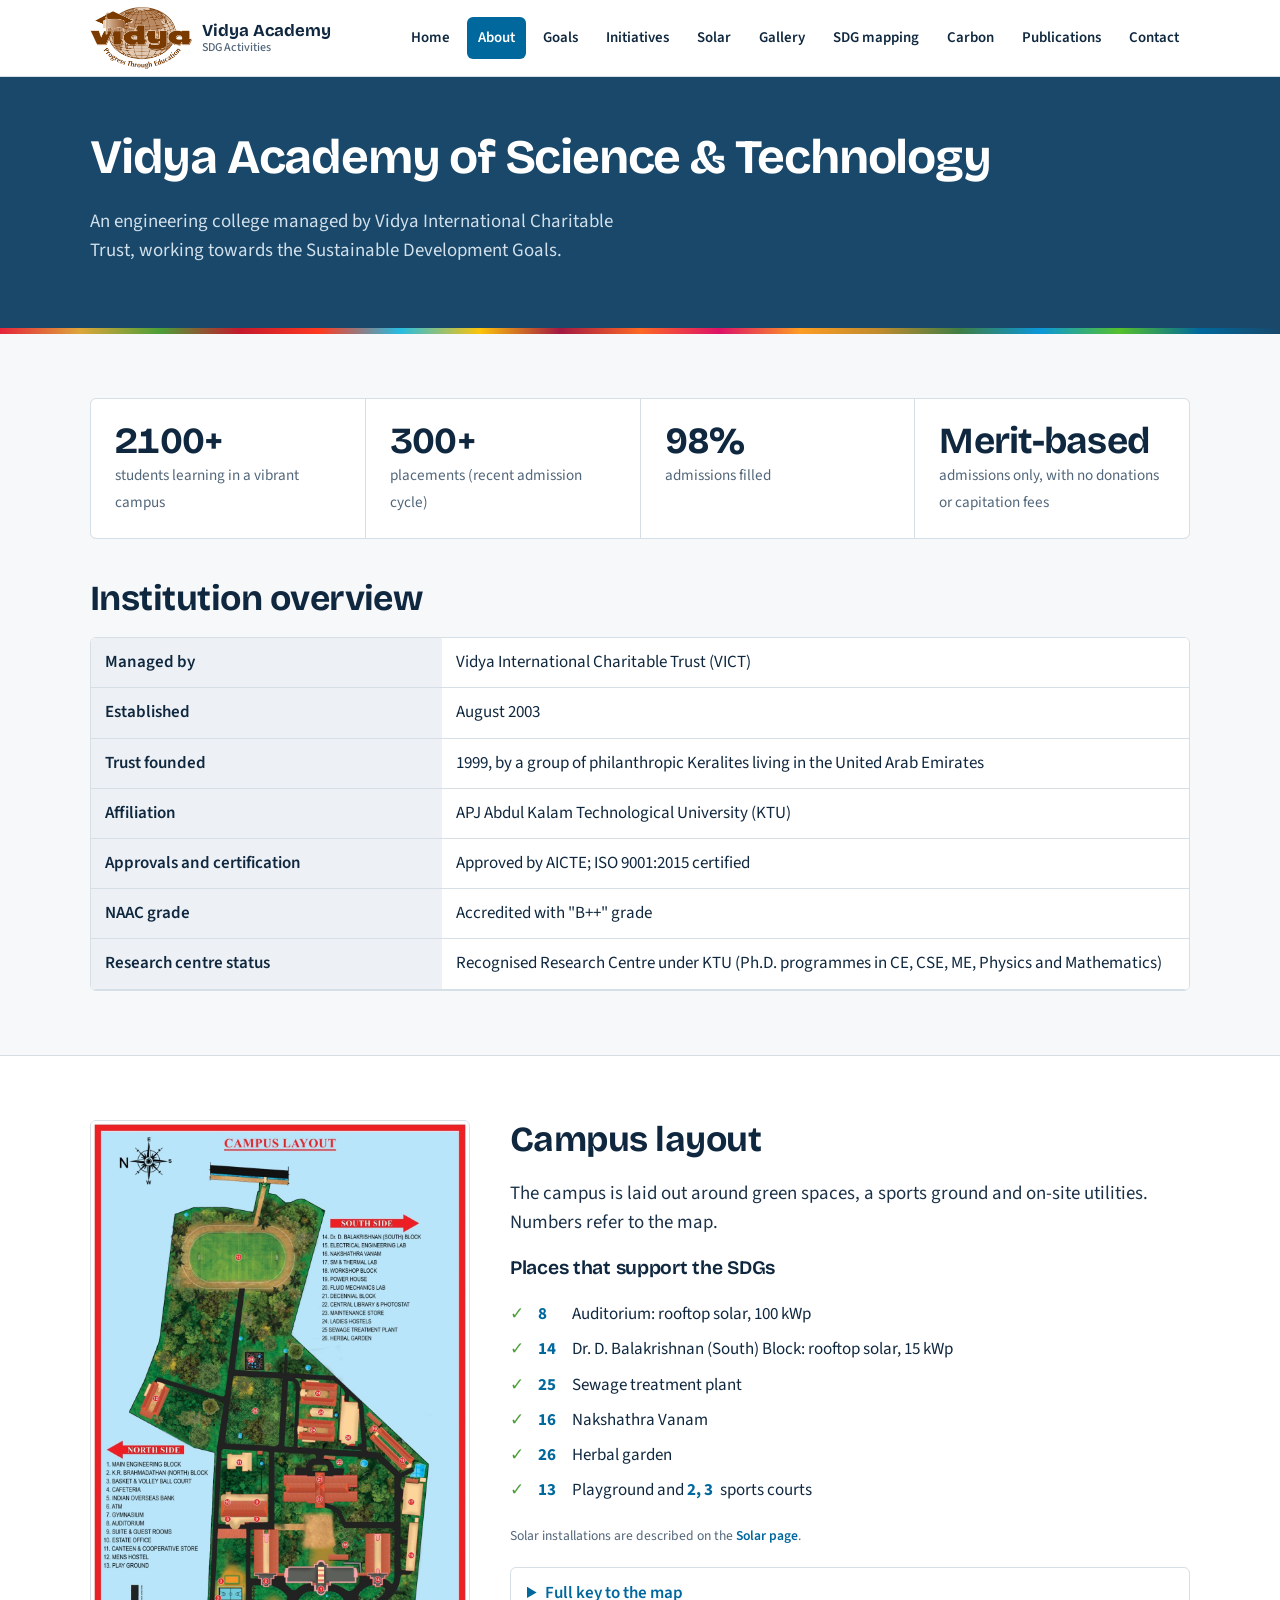
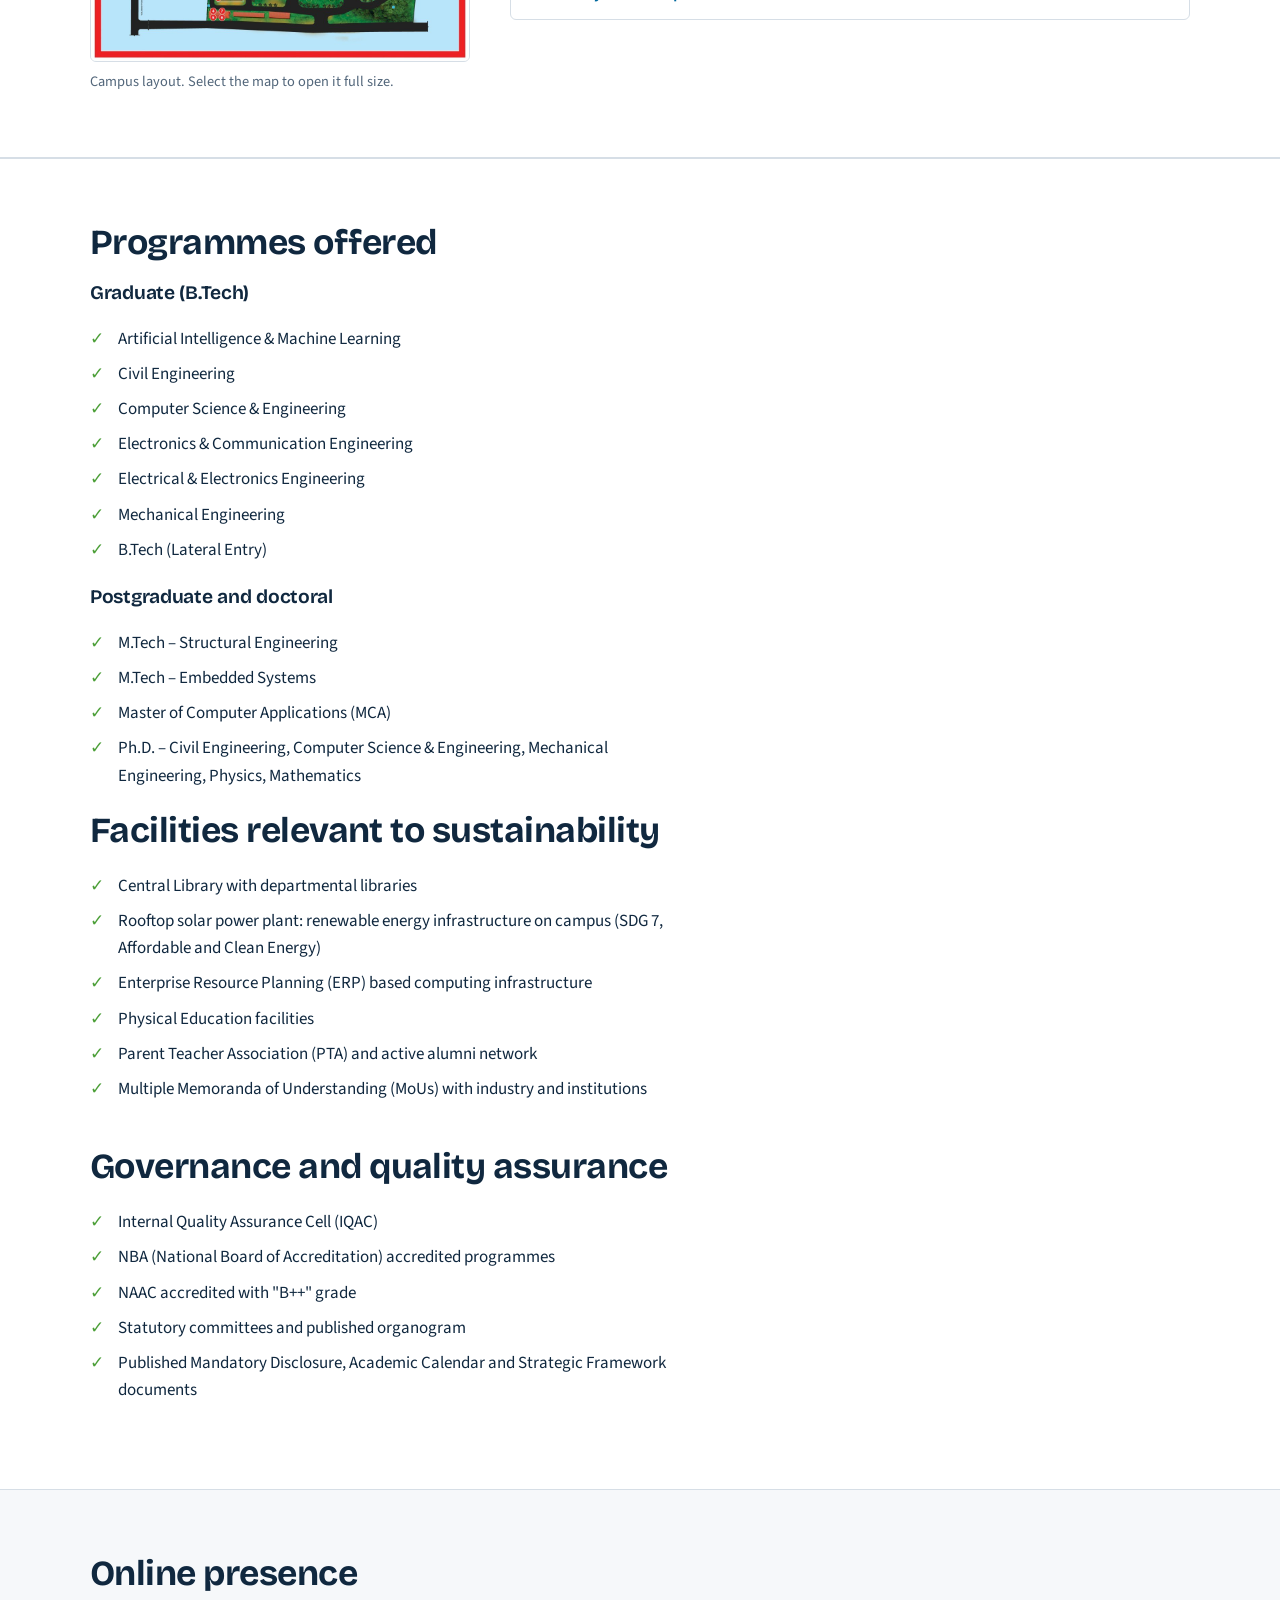
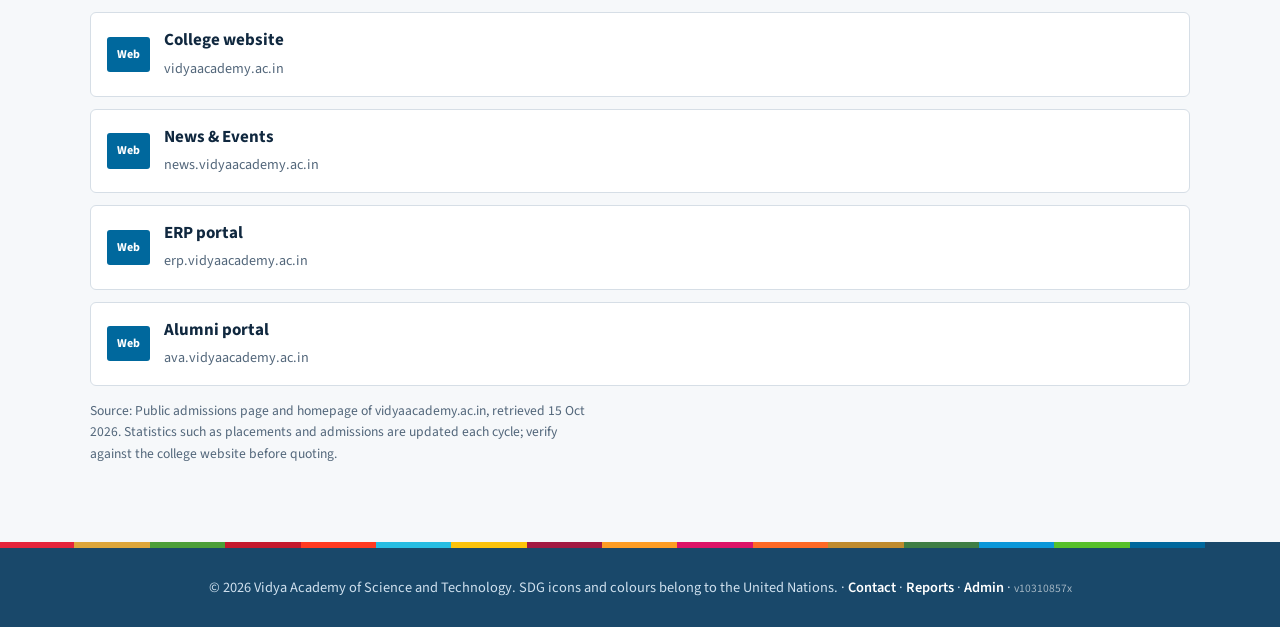
==== commit 286b9597: "Activities per goal: highlight row on hover instead of underline; bump stylesheet version Co-Authore" ====
--- a/about.html
+++ b/about.html
@@ -4,8 +4,8 @@
 <meta charset="utf-8">
 <meta name="viewport" content="width=device-width, initial-scale=1">
 <title>About VAST | Vidya Academy of Science and Technology</title>
-<link rel="stylesheet" href="style.css?v=10310846">
-<link rel="stylesheet" href="polish.css?v=10310846">
+<link rel="stylesheet" href="style.css?v=10310857x">
+<link rel="stylesheet" href="polish.css?v=10310857x">
 </head>
 <body data-page="about">
 <header class="site-header" id="header"></header>
--- a/polish.css
+++ b/polish.css
@@ -237,3 +237,11 @@
 .key-cols ol{margin:0;padding-left:2em}
 .key-cols li{padding:2px 0}
 @media (max-width:820px){.campus-layout{grid-template-columns:1fr;gap:24px}.layout-fig{max-width:420px}}
+
+/* ---------- activities per goal: hover without underline ---------- */
+.bar-row{padding:3px 6px;margin:0 -6px;border-radius:var(--r1)}
+.bar-row:hover .bar-label{text-decoration:none}
+.bar-row:hover{background:var(--alt)}
+.bar-row:hover .bar-label{color:var(--brand);font-weight:600}
+.bar-row:hover .bar-fill{filter:brightness(.88)}
+.bar-row:focus-visible{background:var(--alt)}
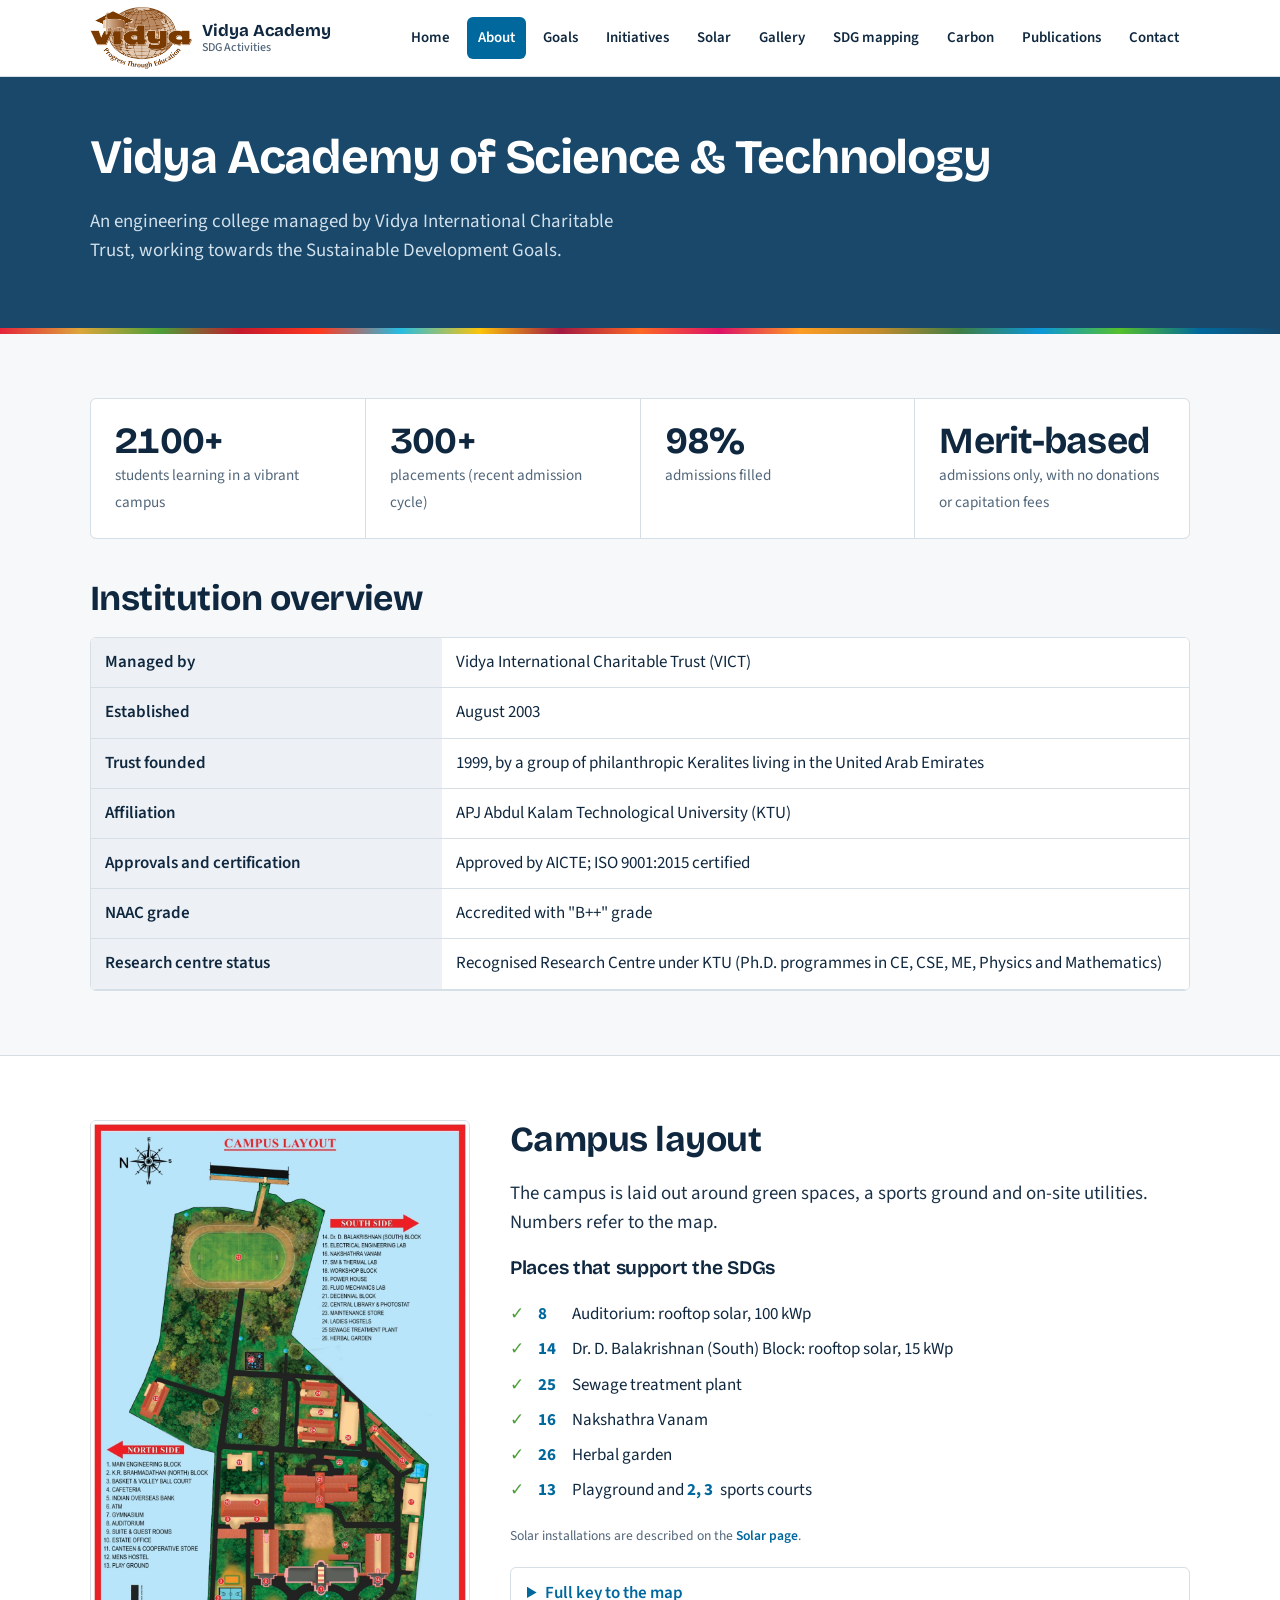
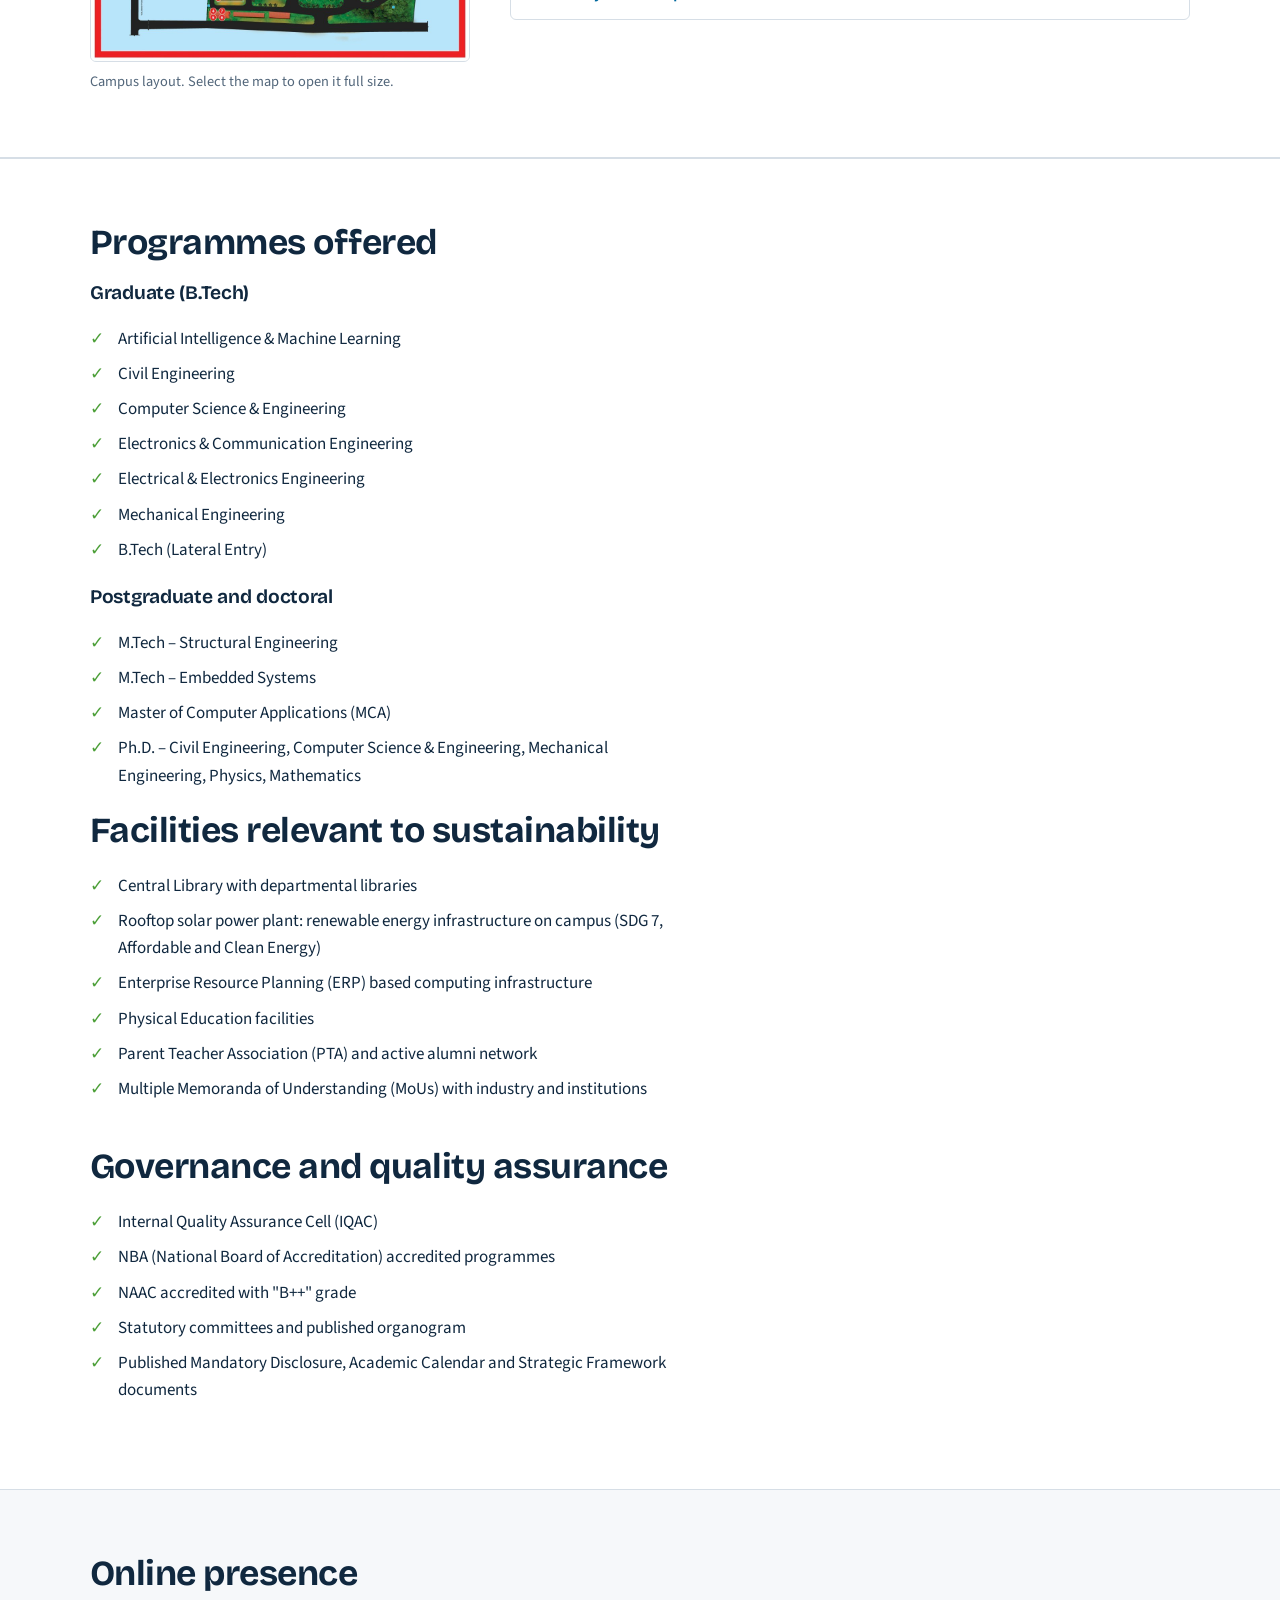
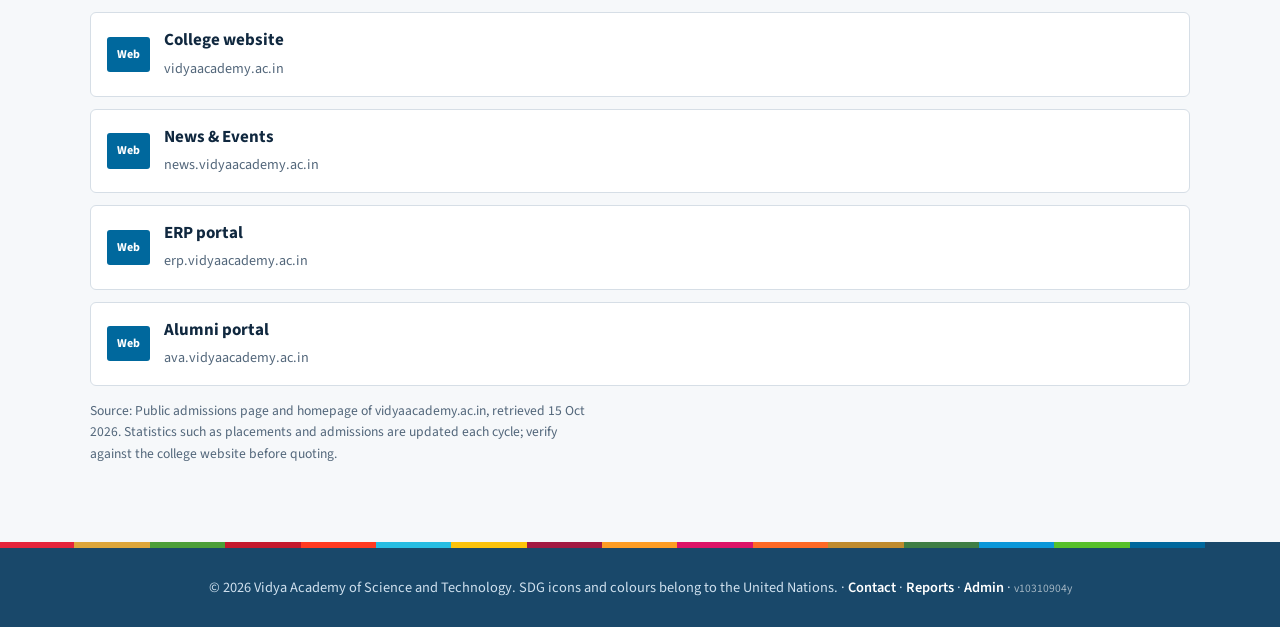
==== commit 0381d30b: "Activity rows link directly to the full report instead of opening a pop-up Co-Authored-By: Claude So" ====
--- a/about.html
+++ b/about.html
@@ -4,8 +4,8 @@
 <meta charset="utf-8">
 <meta name="viewport" content="width=device-width, initial-scale=1">
 <title>About VAST | Vidya Academy of Science and Technology</title>
-<link rel="stylesheet" href="style.css?v=10310857x">
-<link rel="stylesheet" href="polish.css?v=10310857x">
+<link rel="stylesheet" href="style.css?v=10310904y">
+<link rel="stylesheet" href="polish.css?v=10310904y">
 </head>
 <body data-page="about">
 <header class="site-header" id="header"></header>
--- a/polish.css
+++ b/polish.css
@@ -245,3 +245,6 @@
 .bar-row:hover .bar-label{color:var(--brand);font-weight:600}
 .bar-row:hover .bar-fill{filter:brightness(.88)}
 .bar-row:focus-visible{background:var(--alt)}
+
+/* record action: works for both <a> and <button> */
+.record .link{display:inline-block;text-decoration:none;text-align:center;white-space:nowrap;line-height:1.2}
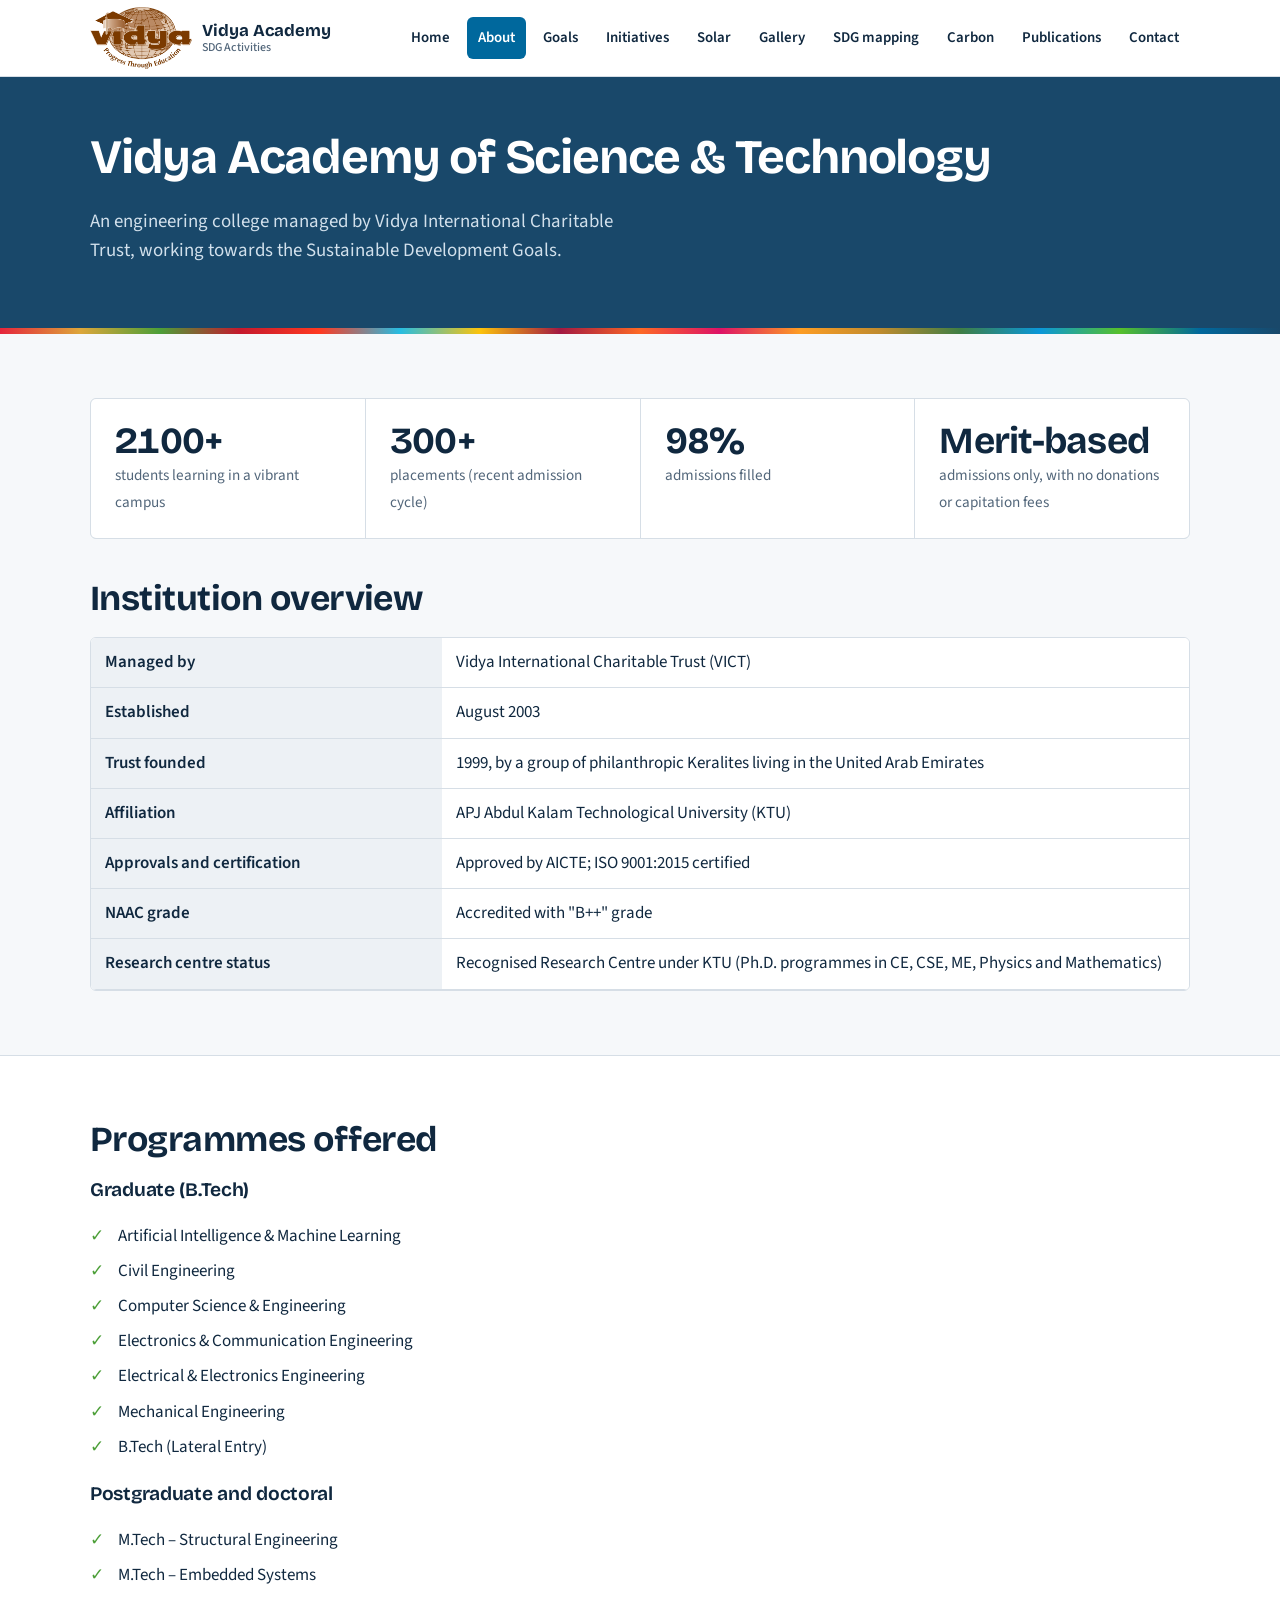
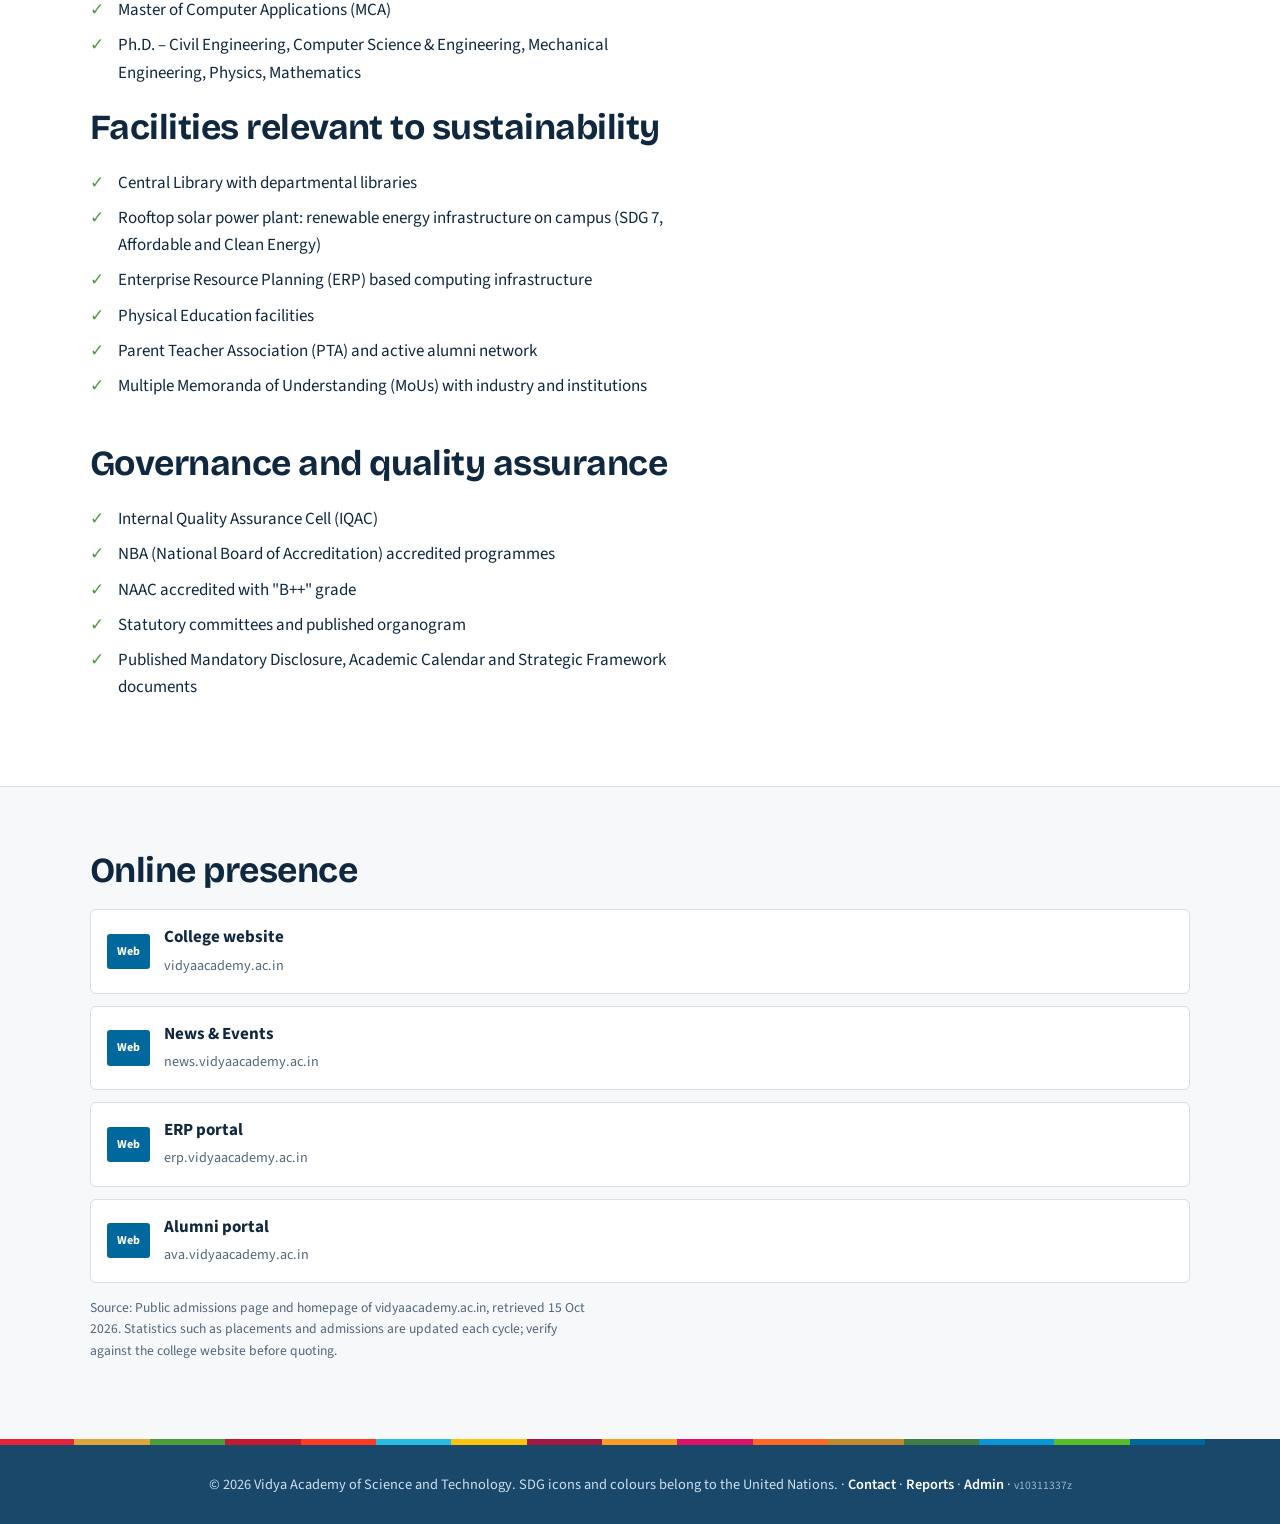
==== commit 0d13533c: "Remove campus layout section from About page for now (map image kept in images/) Co-Authored-By: Cla" ====
--- a/about.html
+++ b/about.html
@@ -4,8 +4,8 @@
 <meta charset="utf-8">
 <meta name="viewport" content="width=device-width, initial-scale=1">
 <title>About VAST | Vidya Academy of Science and Technology</title>
-<link rel="stylesheet" href="style.css?v=10310904y">
-<link rel="stylesheet" href="polish.css?v=10310904y">
+<link rel="stylesheet" href="style.css?v=10311337z">
+<link rel="stylesheet" href="polish.css?v=10311337z">
 </head>
 <body data-page="about">
 <header class="site-header" id="header"></header>
@@ -23,36 +23,6 @@
     <h2 class="gap-top">Institution overview</h2>
     <div class="table-wrap"><table id="overview" class="kv"></table></div>
   </section>
-  <section class="alt"><div class="container section campus-layout">
-    <figure class="layout-fig">
-      <a href="images/campus-layout.jpg" target="_blank" rel="noopener"><img src="images/campus-layout.jpg" alt="Campus layout of Vidya Academy of Science and Technology with 26 numbered locations, from the main entrance and engineering blocks to the sports ground, sewage treatment plant and herbal garden" loading="lazy" width="1120" height="1600"></a>
-      <figcaption>Campus layout. Select the map to open it full size.</figcaption>
-    </figure>
-    <div>
-      <h2>Campus layout</h2>
-      <p class="lead">The campus is laid out around green spaces, a sports ground and on-site utilities. Numbers refer to the map.</p>
-      <h3>Places that support the SDGs</h3>
-      <ul class="ticks">
-        <li><b>8</b> Auditorium: rooftop solar, 100 kWp</li>
-        <li><b>14</b> Dr. D. Balakrishnan (South) Block: rooftop solar, 15 kWp</li>
-        <li><b>25</b> Sewage treatment plant</li>
-        <li><b>16</b> Nakshathra Vanam</li>
-        <li><b>26</b> Herbal garden</li>
-        <li><b>13</b> Playground and <b>2, 3</b> sports courts</li>
-      </ul>
-      <p class="muted small">Solar installations are described on the <a href="solar.html">Solar page</a>.</p>
-      <details class="map-key"><summary>Full key to the map</summary>
-        <div class="key-cols">
-          <ol start="1">
-            <li>Main Engineering Block</li><li>K.R. Brahmadathan (North) Block</li><li>Basket and volley ball court</li><li>Cafeteria</li><li>Indian Overseas Bank</li><li>ATM</li><li>Gymnasium</li><li>Auditorium</li><li>Suite and guest rooms</li><li>Estate office</li><li>Canteen and cooperative store</li><li>Men's hostel</li><li>Playground</li>
-          </ol>
-          <ol start="14">
-            <li>Dr. D. Balakrishnan (South) Block</li><li>Electrical engineering lab</li><li>Nakshathra Vanam</li><li>SM and thermal lab</li><li>Workshop block</li><li>Power house</li><li>Fluid mechanics lab</li><li>Decennial block</li><li>Central library and photostat</li><li>Maintenance store</li><li>Ladies' hostels</li><li>Sewage treatment plant</li><li>Herbal garden</li>
-          </ol>
-        </div>
-      </details>
-    </div>
-  </div></section>
   <section class="alt"><div class="container section two-col">
     <div><h2>Programmes offered</h2><h3>Graduate (B.Tech)</h3><ul class="ticks" id="ug"></ul><h3>Postgraduate and doctoral</h3><ul class="ticks" id="pg"></ul></div>
     <div><h2>Facilities relevant to sustainability</h2><ul class="ticks" id="fac"></ul><h2 class="gap-top">Governance and quality assurance</h2><ul class="ticks" id="gov"></ul></div>
--- a/polish.css
+++ b/polish.css
@@ -225,19 +225,6 @@
 /* ---------- motion and print ---------- */
 @media (prefers-reduced-motion:reduce){*,*::before,*::after{animation:none!important;transition:none!important;scroll-behavior:auto!important}}
 
-/* ---------- campus layout (about) ---------- */
-.campus-layout{display:grid;grid-template-columns:minmax(0,380px) minmax(0,1fr);gap:40px;align-items:start}
-.layout-fig{margin:0}
-.layout-fig img{width:100%;height:auto;display:block;border:1px solid var(--rule);border-radius:var(--r2)}
-.layout-fig figcaption{margin-top:8px;color:var(--muted);font-size:.9rem}
-.campus-layout .ticks b{display:inline-block;min-width:1.8em;color:var(--brand)}
-.map-key{margin-top:20px;border:1px solid var(--rule);border-radius:var(--r2);background:var(--card);padding:12px 16px}
-.map-key summary{cursor:pointer;font-weight:600;color:var(--brand)}
-.key-cols{display:grid;grid-template-columns:repeat(auto-fit,minmax(220px,1fr));gap:0 28px;margin-top:10px}
-.key-cols ol{margin:0;padding-left:2em}
-.key-cols li{padding:2px 0}
-@media (max-width:820px){.campus-layout{grid-template-columns:1fr;gap:24px}.layout-fig{max-width:420px}}
-
 /* ---------- activities per goal: hover without underline ---------- */
 .bar-row{padding:3px 6px;margin:0 -6px;border-radius:var(--r1)}
 .bar-row:hover .bar-label{text-decoration:none}
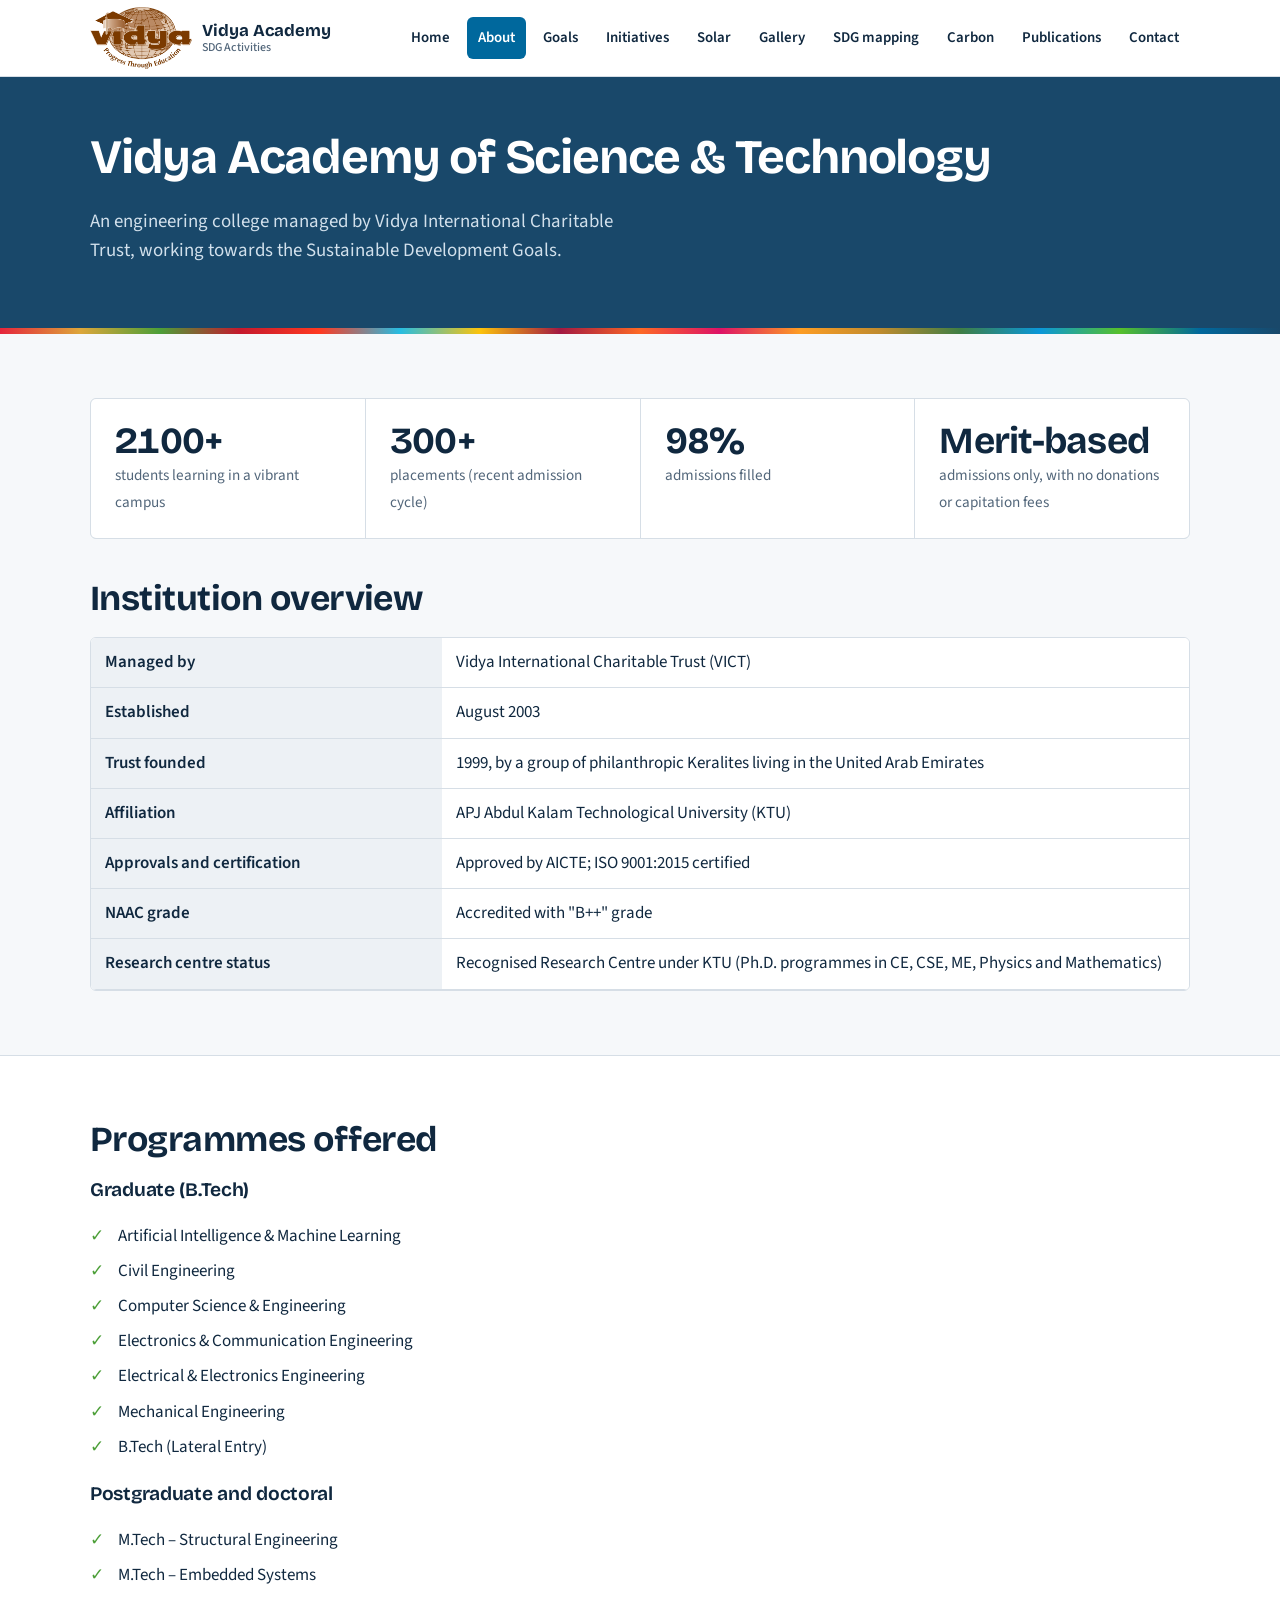
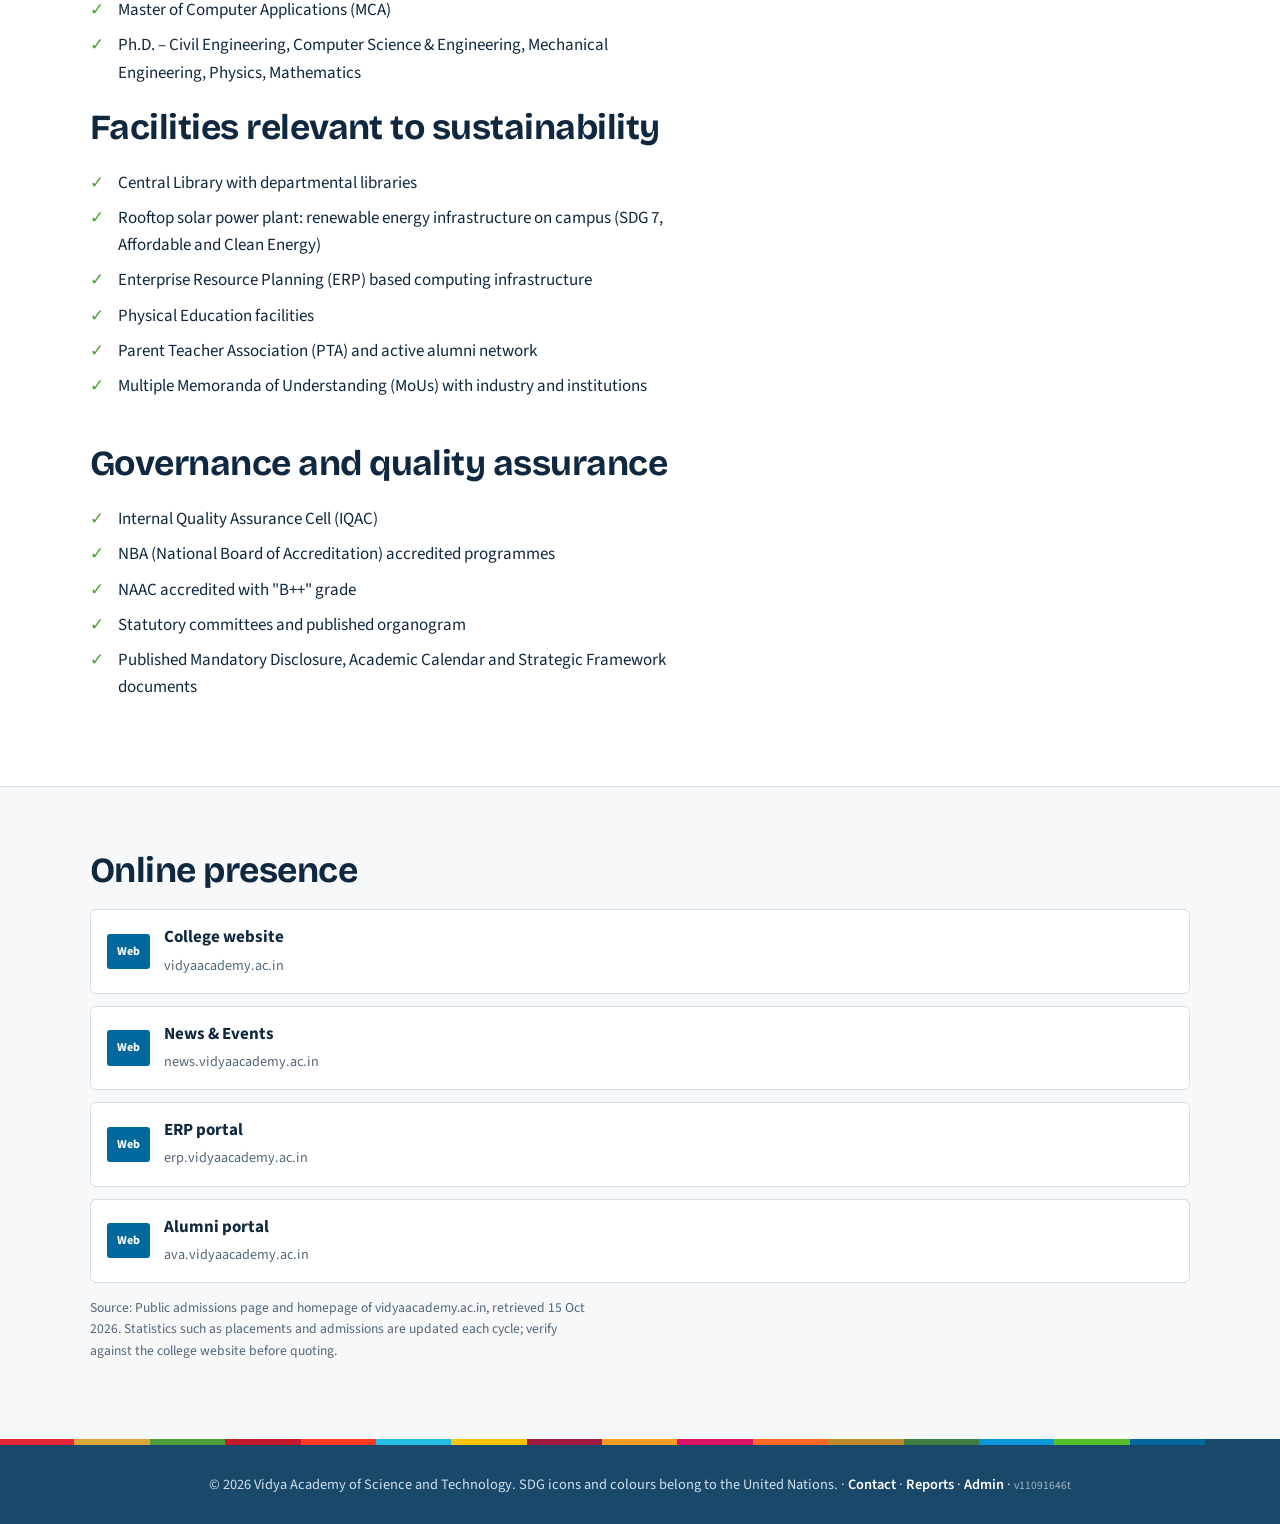
==== commit f28662f6: "Map activities to SDG targets: official target list, target codes on activities, Targets addressed o" ====
--- a/about.html
+++ b/about.html
@@ -4,8 +4,8 @@
 <meta charset="utf-8">
 <meta name="viewport" content="width=device-width, initial-scale=1">
 <title>About VAST | Vidya Academy of Science and Technology</title>
-<link rel="stylesheet" href="style.css?v=10311337z">
-<link rel="stylesheet" href="polish.css?v=10311337z">
+<link rel="stylesheet" href="style.css?v=11091646t">
+<link rel="stylesheet" href="polish.css?v=11091646t">
 </head>
 <body data-page="about">
 <header class="site-header" id="header"></header>
--- a/polish.css
+++ b/polish.css
@@ -235,3 +235,19 @@
 
 /* record action: works for both <a> and <button> */
 .record .link{display:inline-block;text-decoration:none;text-align:center;white-space:nowrap;line-height:1.2}
+
+/* ---------- SDG targets ---------- */
+.targets{display:flex;flex-wrap:wrap;gap:4px;margin-top:6px}
+.tgt{display:inline-block;padding:1px 7px;border:1px solid var(--rule);border-radius:var(--r1);background:var(--card);color:var(--muted);font-size:.8rem;font-weight:600;font-variant-numeric:tabular-nums;cursor:help}
+.target-list{list-style:none;margin:16px 0 0;padding:0;border-top:1px solid var(--rule)}
+.target-list li{display:grid;grid-template-columns:64px minmax(0,1fr) auto;gap:6px 18px;align-items:baseline;padding:12px 0;border-bottom:1px solid var(--rule)}
+.tgt-code{font-family:var(--display);font-weight:700;font-size:1.05rem;color:var(--text);border-left:6px solid var(--c,var(--rule));padding-left:10px}
+.tgt-code.plain{border-left-color:var(--rule);color:var(--muted)}
+.tgt-text{max-width:75ch}
+.tgt-count{color:var(--muted);font-size:.92rem;white-space:nowrap}
+.target-list.plain li{grid-template-columns:64px minmax(0,1fr);color:var(--muted);padding:8px 0}
+#goal-targets{margin-bottom:48px}
+#goal-targets .map-key{margin-top:16px}
+@media (max-width:600px){.target-list li{grid-template-columns:56px minmax(0,1fr)}.tgt-count{grid-column:2}}
+.section .target-list li{max-width:none}
+#goal-targets{margin-top:44px}
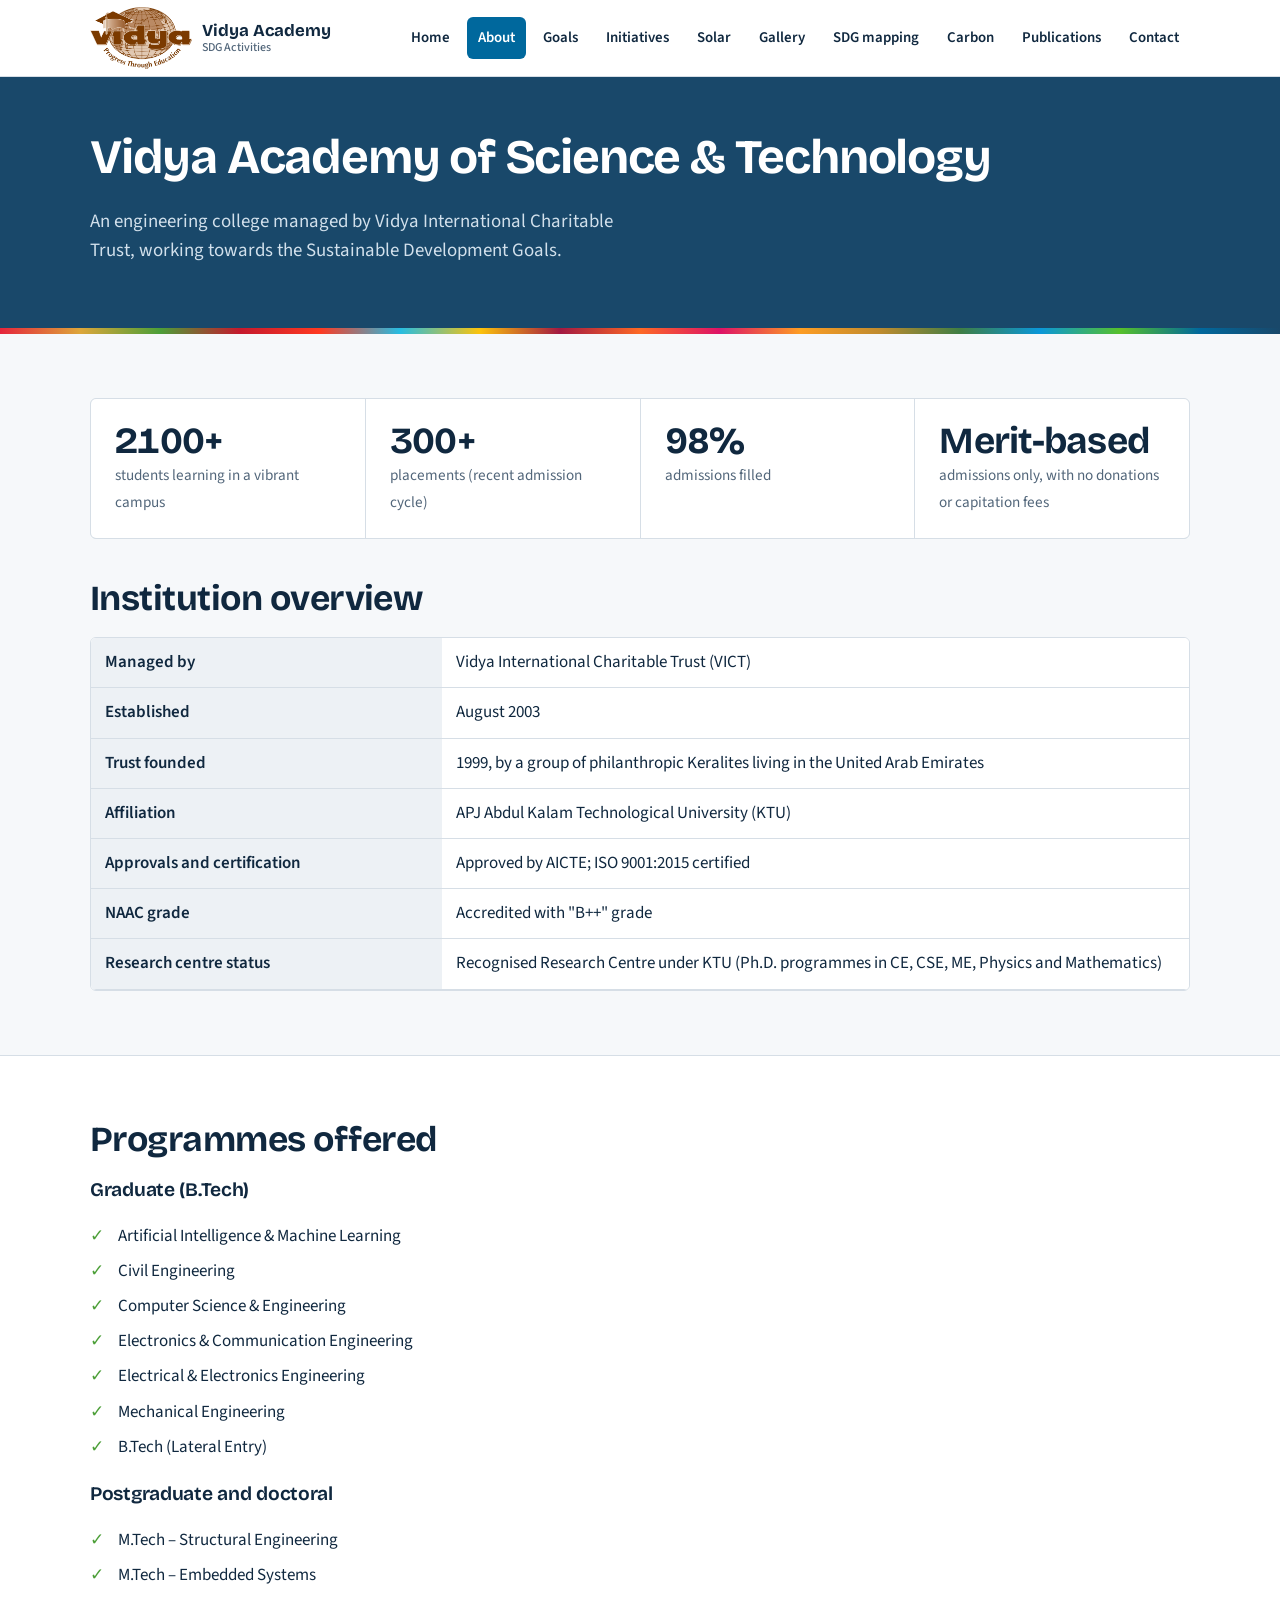
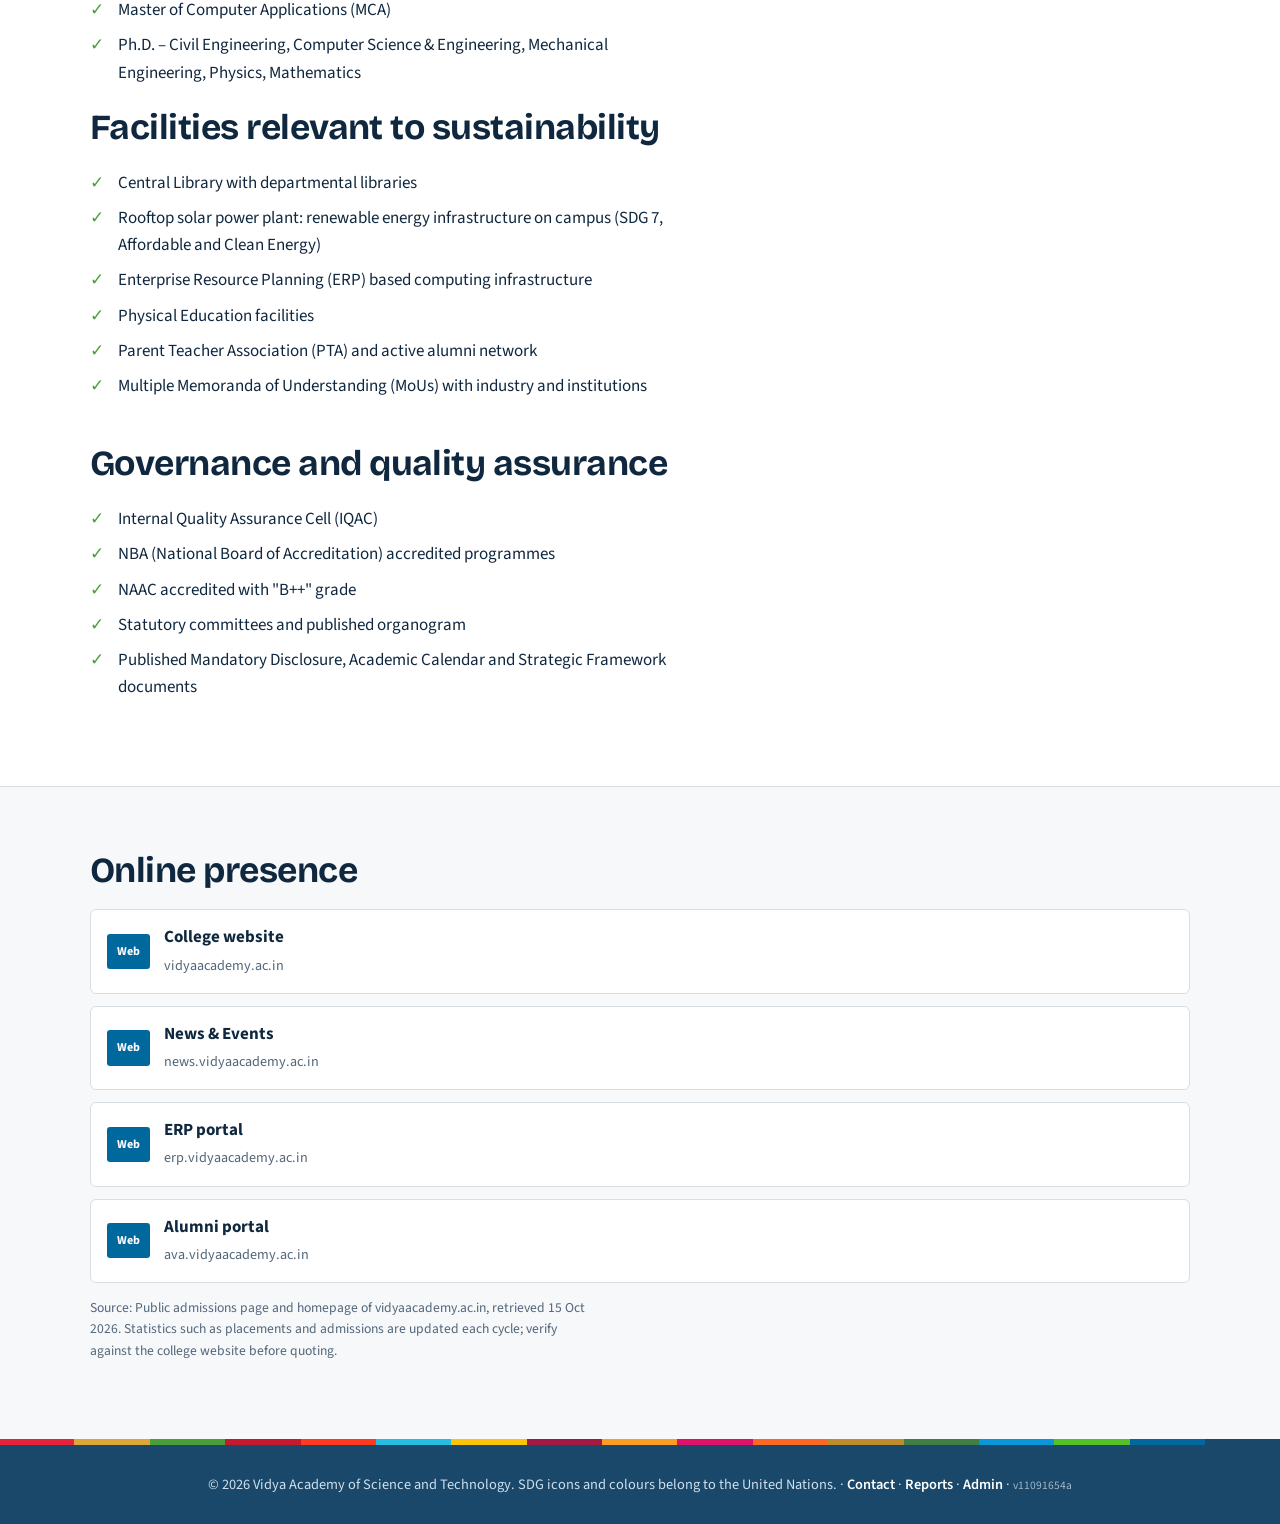
==== commit 513f263d: "Home hero: use the aerial campus photo (second gallery image) as background Co-Authored-By: Claude S" ====
--- a/about.html
+++ b/about.html
@@ -4,8 +4,8 @@
 <meta charset="utf-8">
 <meta name="viewport" content="width=device-width, initial-scale=1">
 <title>About VAST | Vidya Academy of Science and Technology</title>
-<link rel="stylesheet" href="style.css?v=11091646t">
-<link rel="stylesheet" href="polish.css?v=11091646t">
+<link rel="stylesheet" href="style.css?v=11091654a">
+<link rel="stylesheet" href="polish.css?v=11091654a">
 </head>
 <body data-page="about">
 <header class="site-header" id="header"></header>
--- a/polish.css
+++ b/polish.css
@@ -65,7 +65,7 @@
 
 /* ---------- heroes ---------- */
 .rainbow{height:6px}
-.hero{padding:96px 0 0;background:linear-gradient(90deg,rgba(16,40,63,.86) 0%,rgba(16,40,63,.58) 52%,rgba(16,40,63,.12) 100%),url(images/campus-front.jpg) center 62%/cover #19486A}
+.hero{padding:96px 0 0;background:linear-gradient(90deg,rgba(16,40,63,.86) 0%,rgba(16,40,63,.58) 52%,rgba(16,40,63,.12) 100%),url(images/campus-aerial.jpg) center 55%/cover #19486A}
 .hero .container{padding-bottom:0}
 .hero h1{color:#fff;max-width:16ch;text-shadow:0 2px 18px rgba(0,20,40,.45)}
 .hero .lead{color:#E3EEF7;text-shadow:0 1px 10px rgba(0,20,40,.5)}
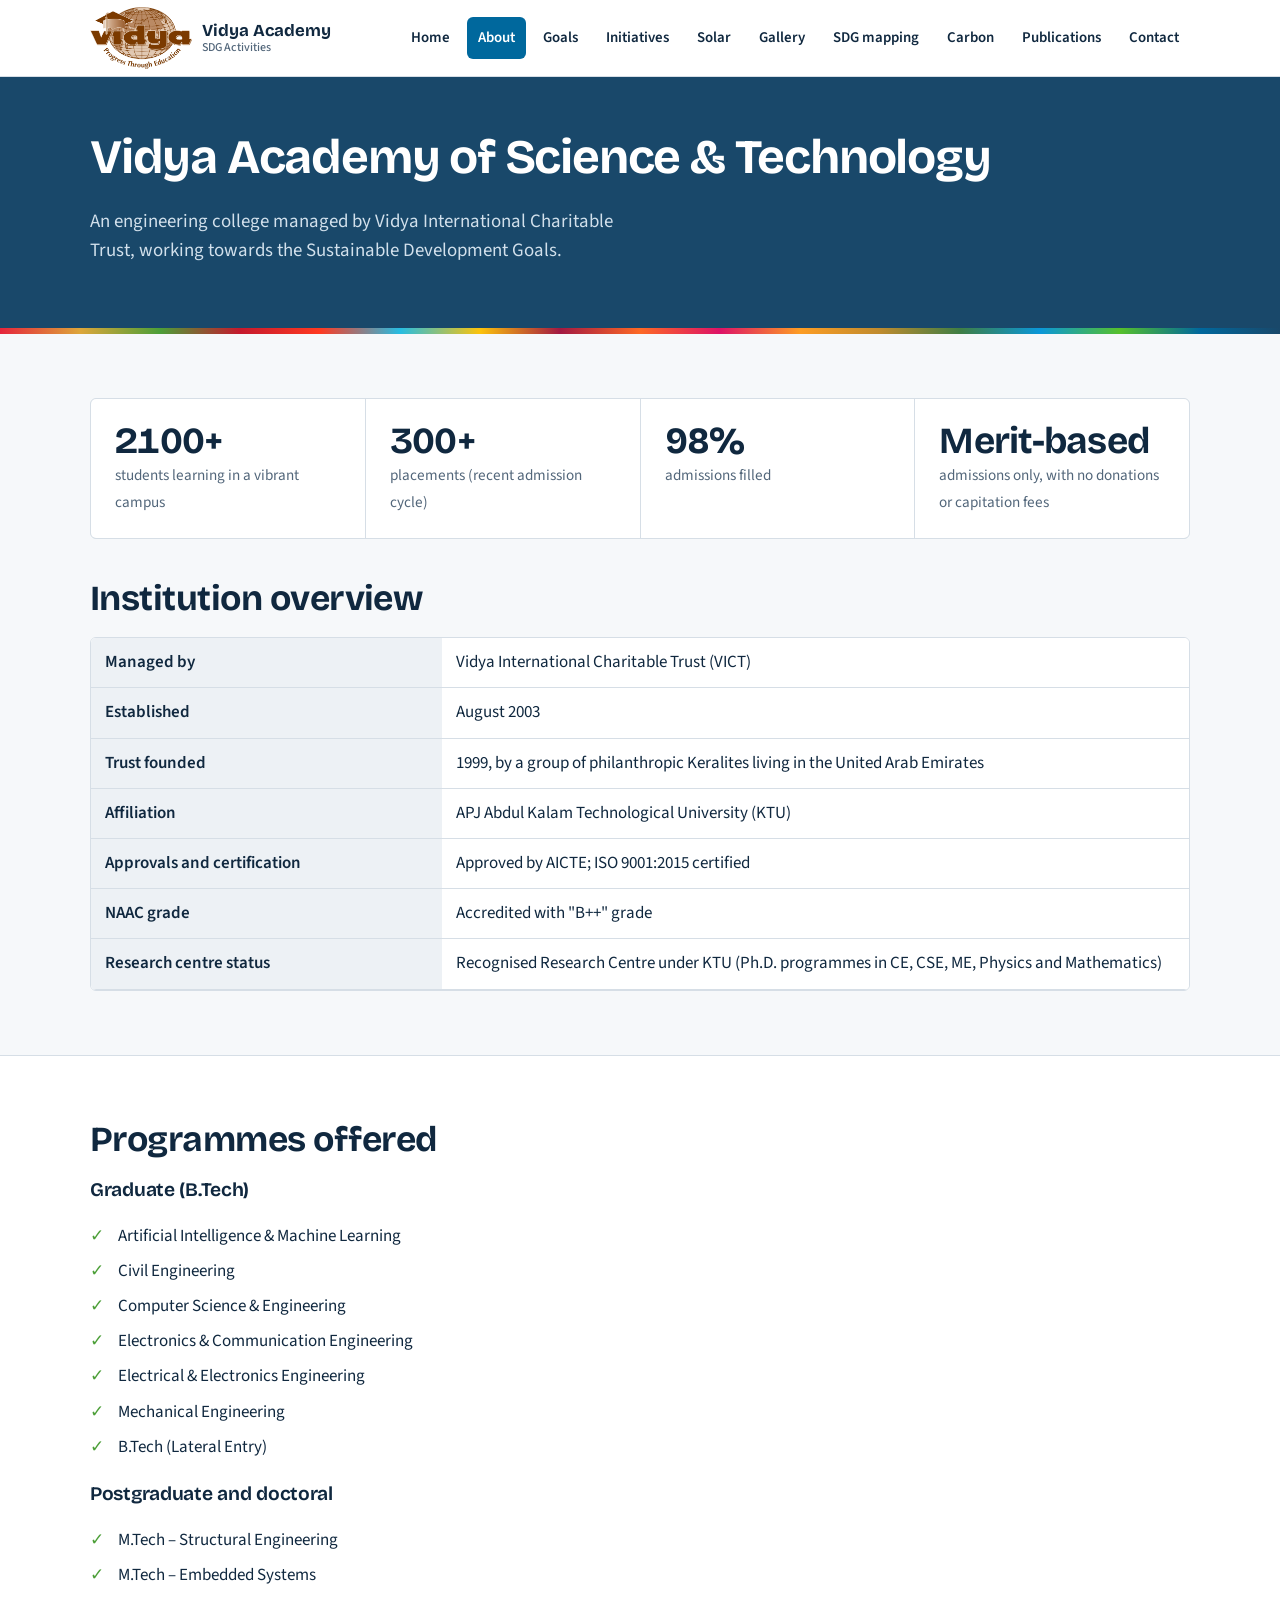
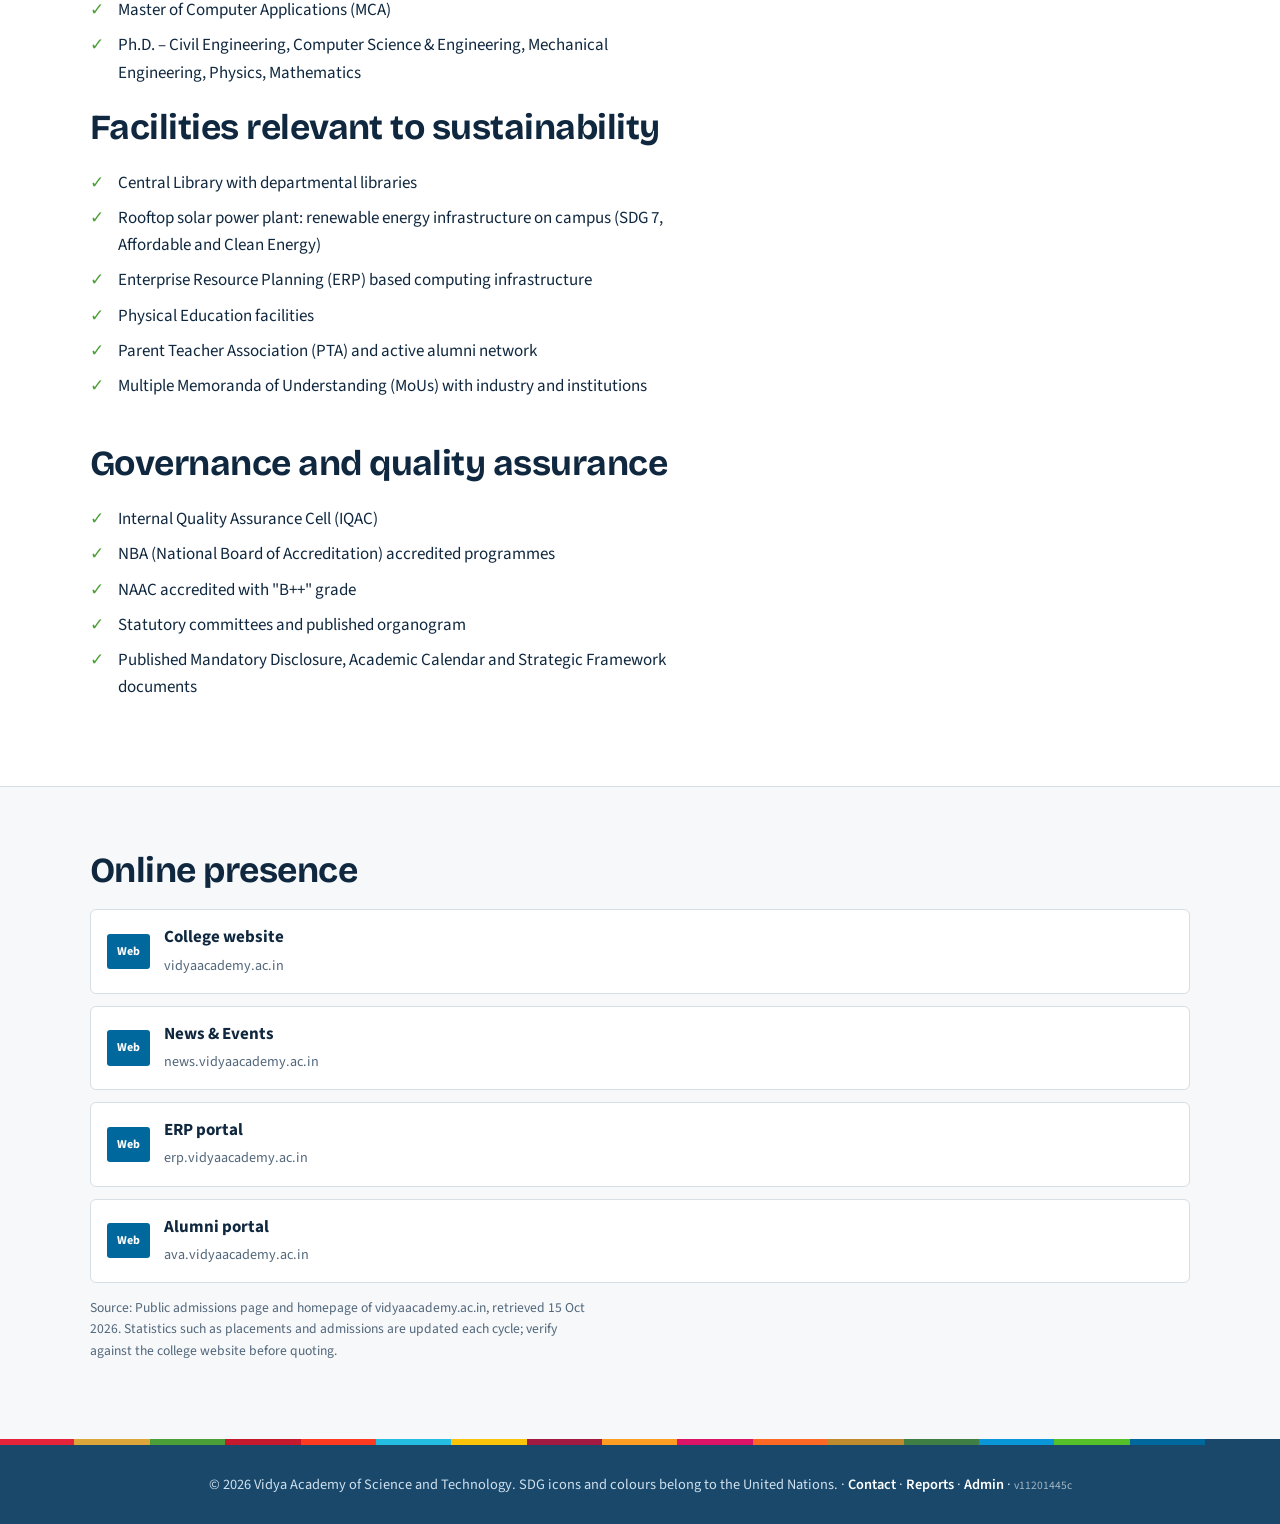
==== commit 0fffb723: "Solar page: carbon emissions avoided by solar over the last 24 months, with per-plant split and mont" ====
--- a/about.html
+++ b/about.html
@@ -4,8 +4,8 @@
 <meta charset="utf-8">
 <meta name="viewport" content="width=device-width, initial-scale=1">
 <title>About VAST | Vidya Academy of Science and Technology</title>
-<link rel="stylesheet" href="style.css?v=11091654a">
-<link rel="stylesheet" href="polish.css?v=11091654a">
+<link rel="stylesheet" href="style.css?v=11201445c">
+<link rel="stylesheet" href="polish.css?v=11201445c">
 </head>
 <body data-page="about">
 <header class="site-header" id="header"></header>
--- a/polish.css
+++ b/polish.css
@@ -251,3 +251,17 @@
 @media (max-width:600px){.target-list li{grid-template-columns:56px minmax(0,1fr)}.tgt-count{grid-column:2}}
 .section .target-list li{max-width:none}
 #goal-targets{margin-top:44px}
+
+/* ---------- carbon avoided by solar (24 months) ---------- */
+.avoided{margin-top:44px}
+.avoid-grid{display:grid;grid-template-columns:minmax(0,1.2fr) minmax(0,1fr);gap:16px;margin-bottom:16px}
+.avoid-main{display:flex;flex-direction:column;gap:4px;padding:24px 26px;background:var(--card);border:1px solid var(--rule);border-left:6px solid #3F7E44;border-radius:var(--r2)}
+.avoid-main span{color:var(--muted)}
+.avoid-main b{font-family:var(--display);font-size:clamp(2.2rem,6vw,3.4rem);line-height:1.05;letter-spacing:-.02em;font-variant-numeric:tabular-nums}
+.avoid-main small{color:var(--muted);max-width:52ch}
+.avoid-plants{list-style:none;margin:0;padding:0;border:1px solid var(--rule);border-radius:var(--r2);background:var(--card);align-self:stretch;display:flex;flex-direction:column;justify-content:center}
+.avoid-plants li{display:flex;justify-content:space-between;align-items:baseline;gap:12px;padding:14px 18px;border-bottom:1px solid var(--rule);border-left:6px solid var(--c)}
+.avoid-plants li:last-child{border-bottom:0}
+.avoid-plants small{color:var(--muted)}
+.avoid-plants b{font-family:var(--display);font-variant-numeric:tabular-nums}
+@media (max-width:760px){.avoid-grid{grid-template-columns:1fr}}
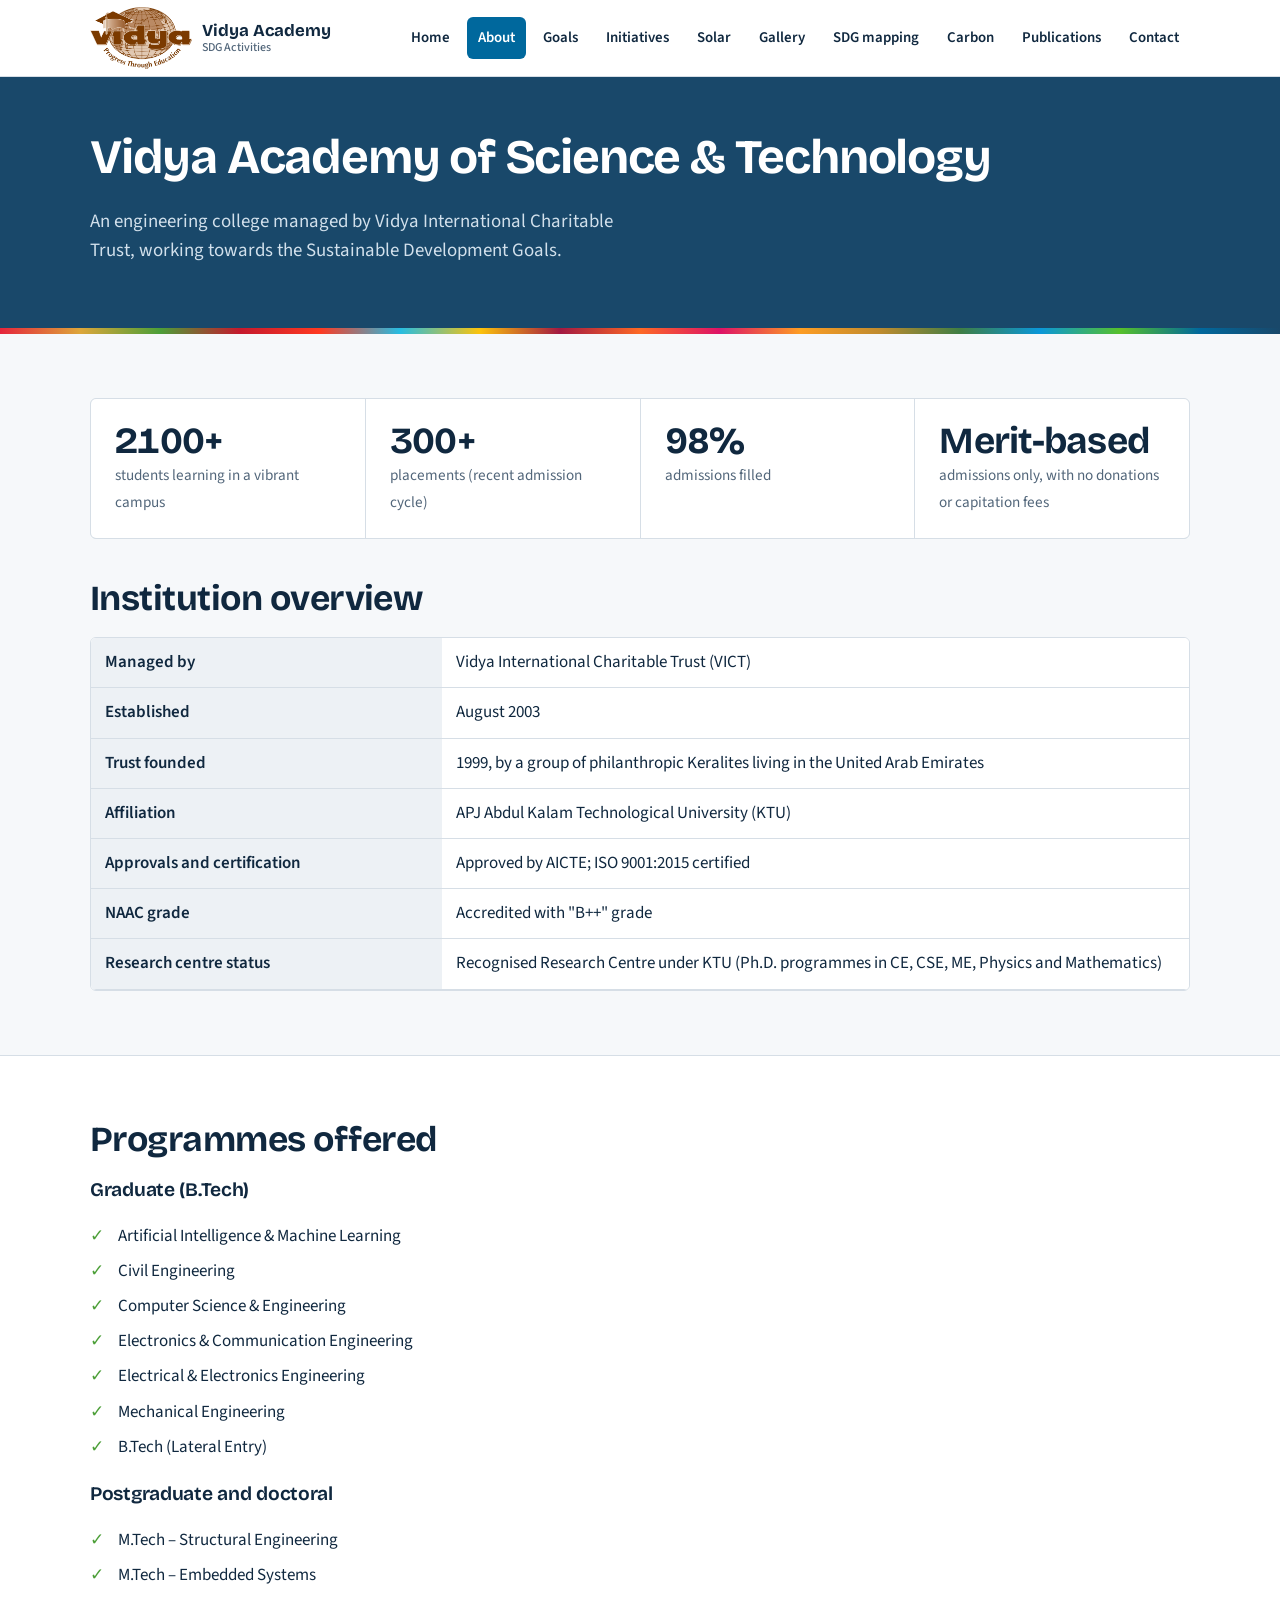
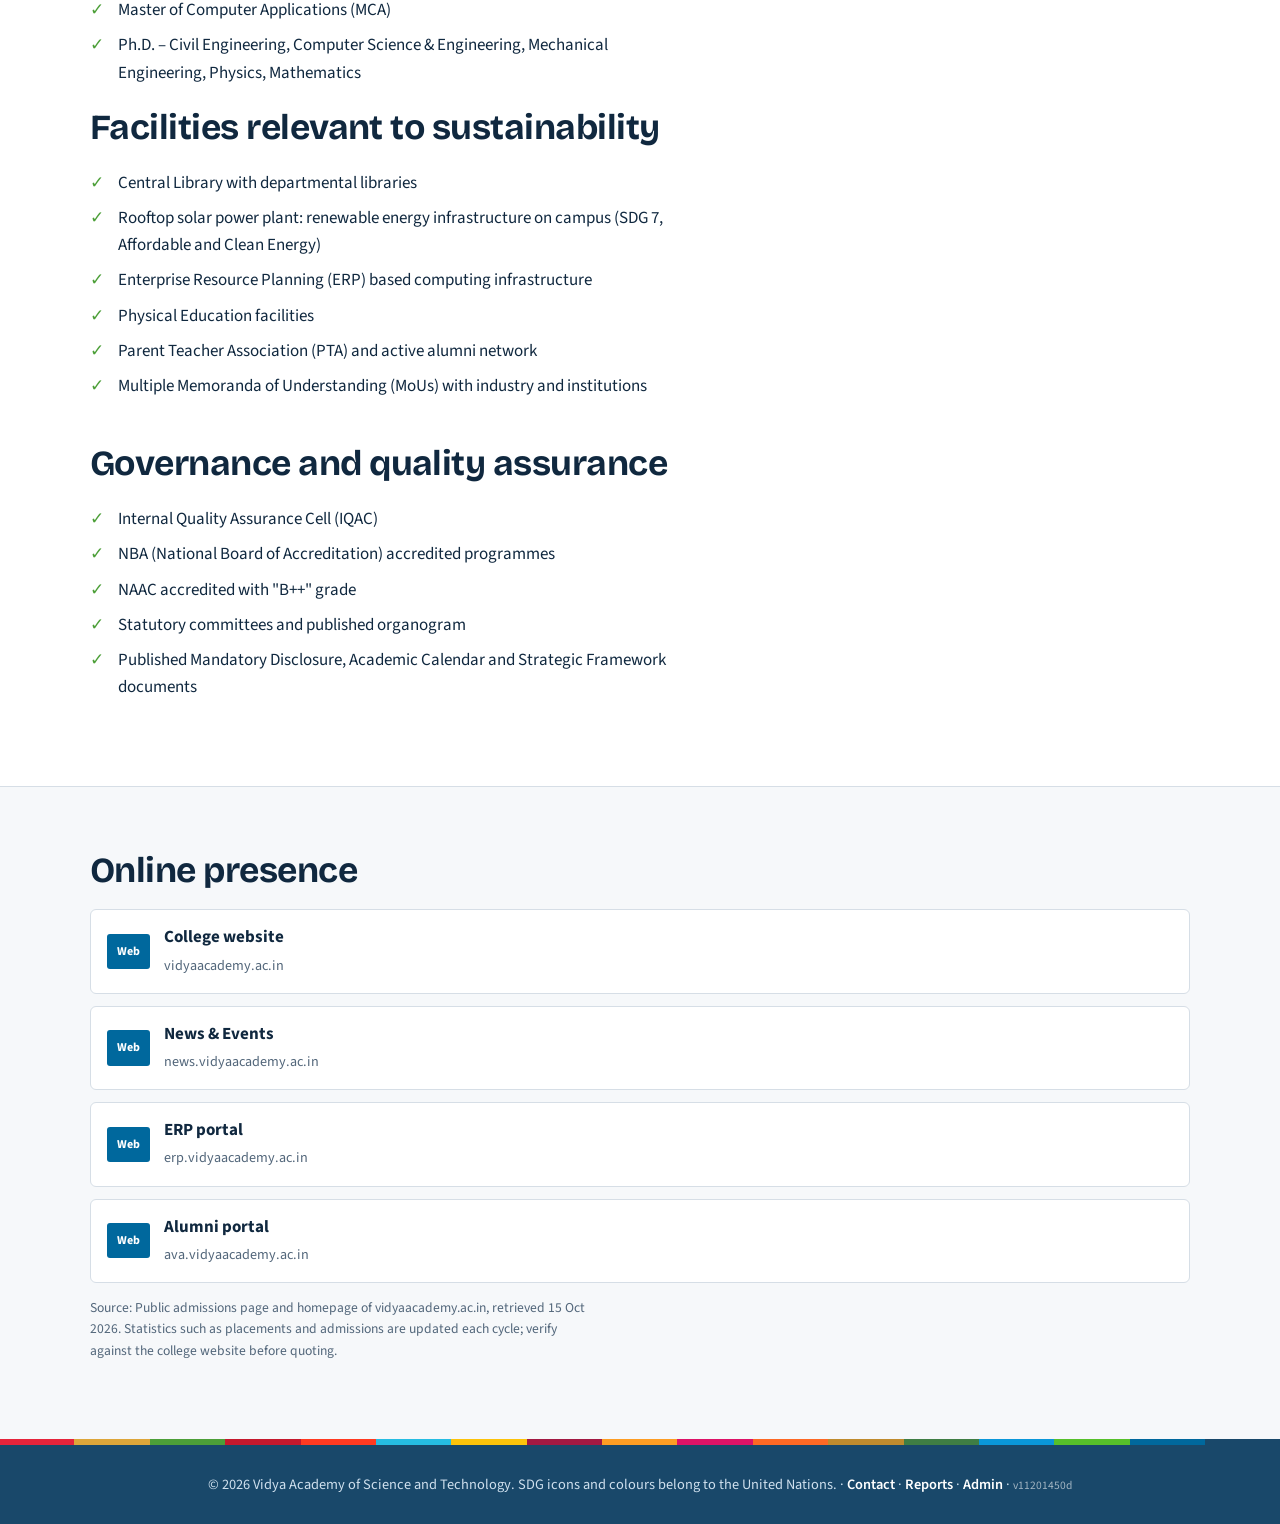
==== commit 344564a4: "Solar page: move the 24-month avoided carbon figure from Overview to the Impact tab Co-Authored-By: " ====
--- a/about.html
+++ b/about.html
@@ -4,8 +4,8 @@
 <meta charset="utf-8">
 <meta name="viewport" content="width=device-width, initial-scale=1">
 <title>About VAST | Vidya Academy of Science and Technology</title>
-<link rel="stylesheet" href="style.css?v=11201445c">
-<link rel="stylesheet" href="polish.css?v=11201445c">
+<link rel="stylesheet" href="style.css?v=11201450d">
+<link rel="stylesheet" href="polish.css?v=11201450d">
 </head>
 <body data-page="about">
 <header class="site-header" id="header"></header>
